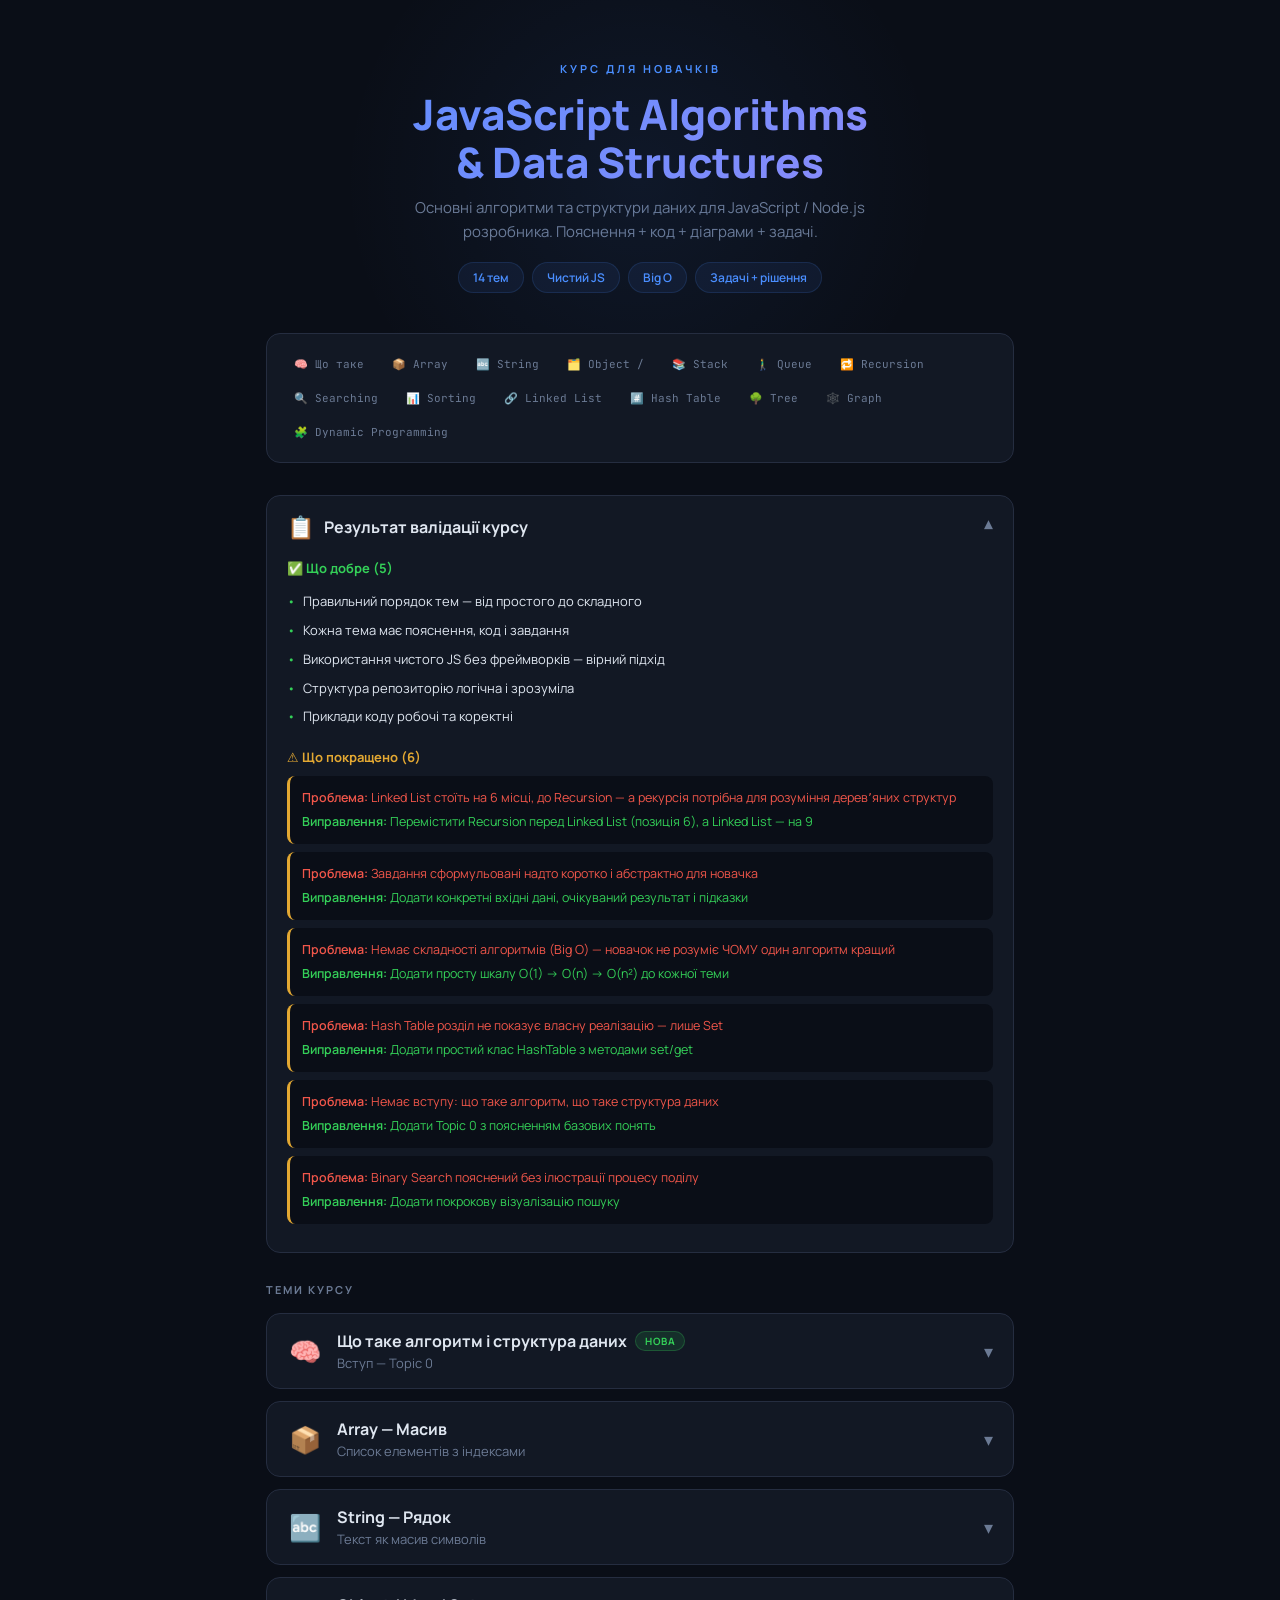
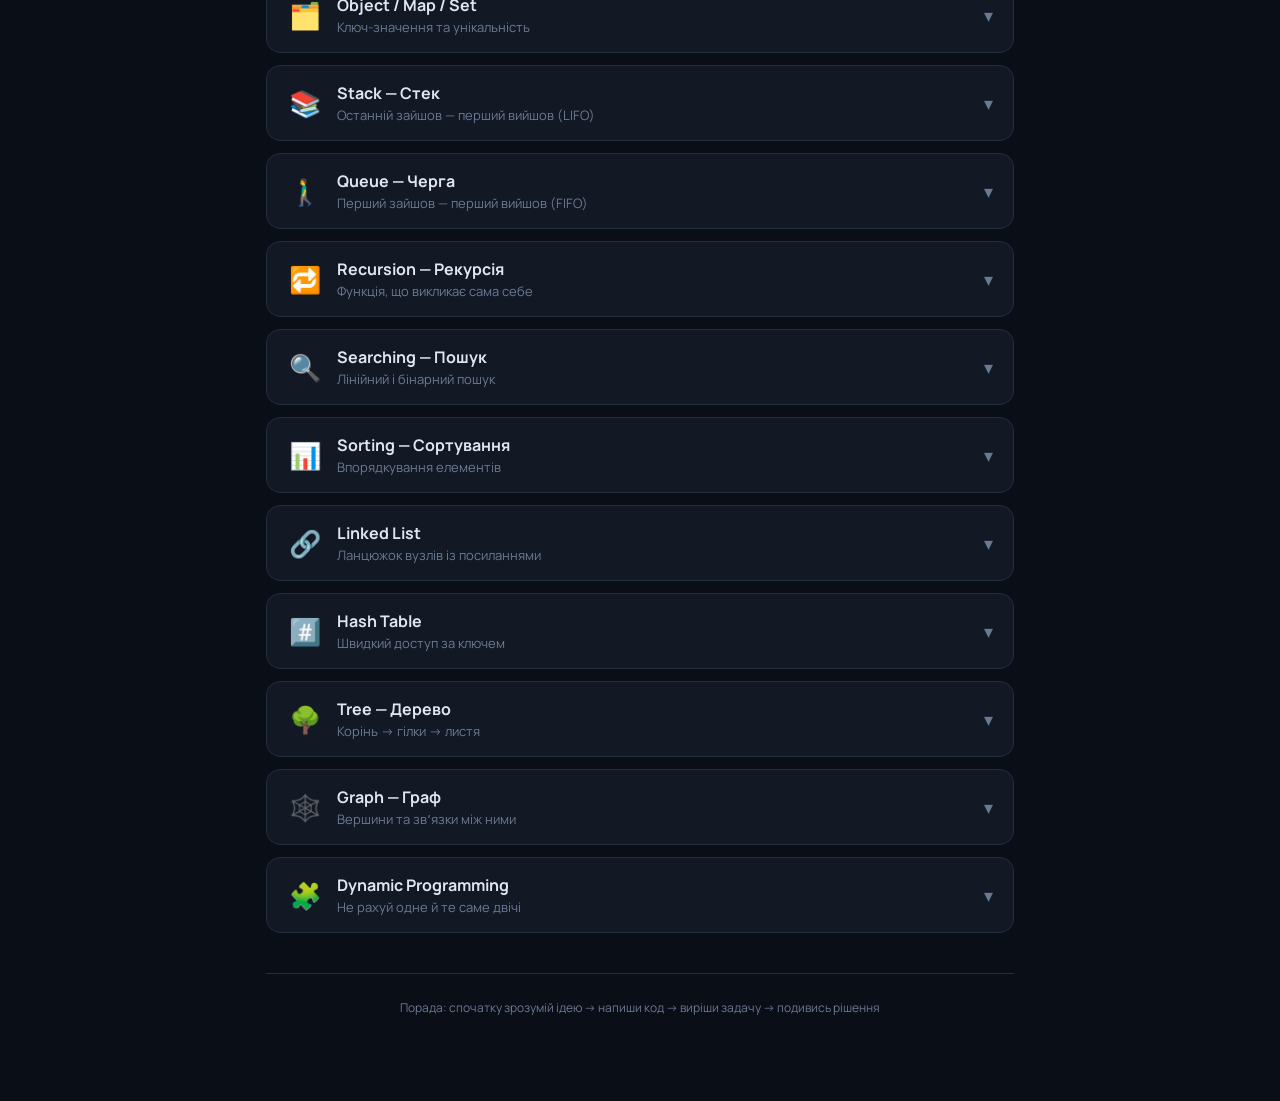
==== algorithms.html @ dd0eef19 "init" ====
<!DOCTYPE html>
<html lang="uk">
<head>
<meta charset="UTF-8">
<meta name="viewport" content="width=device-width, initial-scale=1.0">
<title>JS Algorithms & Data Structures — Курс для новачків</title>
<meta name="description" content="Основні алгоритми та структури даних для JavaScript / Node.js розробника. 14 тем з поясненнями, кодом, діаграмами та задачами.">
<link rel="preconnect" href="https://fonts.googleapis.com">
<link rel="preconnect" href="https://fonts.gstatic.com" crossorigin>
<link href="https://fonts.googleapis.com/css2?family=JetBrains+Mono:wght@400;600;700&family=Manrope:wght@400;500;600;700;800&display=swap" rel="stylesheet">
<style>
*,*::before,*::after{box-sizing:border-box;margin:0;padding:0}
:root{
  --bg:#0a0e17;--surface:#121824;--surface2:#181f32;--border:#252d40;
  --border-active:#4a8eff;--text:#dfe6f0;--text-muted:#6b7a94;
  --accent:#4a8eff;--green:#34d058;--yellow:#e3a832;--red:#f0564a;
  --purple:#a78bfa;--code-bg:#0c1018;
  --font-body:'Manrope',system-ui,sans-serif;
  --font-mono:'JetBrains Mono','Fira Code',monospace;
}
html{scroll-behavior:smooth}
body{background:var(--bg);color:var(--text);font-family:var(--font-body);line-height:1.6;min-height:100vh}
a{color:var(--accent);text-decoration:none}

/* ===== HEADER ===== */
.hero{text-align:center;padding:60px 20px 40px;position:relative;overflow:hidden}
.hero::before{content:'';position:absolute;top:-120px;left:50%;transform:translateX(-50%);width:600px;height:600px;background:radial-gradient(circle,rgba(74,142,255,.08) 0%,transparent 70%);pointer-events:none}
.hero-label{font-size:11px;font-weight:700;letter-spacing:3px;color:var(--accent);margin-bottom:12px;text-transform:uppercase}
.hero h1{font-size:clamp(26px,5vw,42px);font-weight:800;line-height:1.15;margin-bottom:10px;background:linear-gradient(135deg,#4a8eff 0%,#a78bfa 50%,#4a8eff 100%);background-size:200% 200%;-webkit-background-clip:text;-webkit-text-fill-color:transparent;background-clip:text;animation:shimmer 6s ease-in-out infinite}
@keyframes shimmer{0%,100%{background-position:0% 50%}50%{background-position:100% 50%}}
.hero-sub{color:var(--text-muted);font-size:15px;max-width:480px;margin:0 auto}
.hero-tags{display:flex;justify-content:center;gap:8px;margin-top:18px;flex-wrap:wrap}
.hero-tag{background:rgba(74,142,255,.08);border:1px solid rgba(74,142,255,.15);border-radius:99px;padding:5px 14px;font-size:12px;font-weight:600;color:var(--accent)}

/* ===== CONTAINER ===== */
.container{max-width:780px;margin:0 auto;padding:0 16px 60px}

/* ===== NAV ===== */
.nav{display:flex;gap:6px;flex-wrap:wrap;margin-bottom:32px;padding:16px;background:var(--surface);border-radius:14px;border:1px solid var(--border)}
.nav-btn{background:transparent;border:1px solid transparent;border-radius:8px;padding:6px 10px;font-family:var(--font-mono);font-size:11px;color:var(--text-muted);cursor:pointer;transition:all .2s;white-space:nowrap}
.nav-btn:hover{color:var(--text);background:var(--surface2);border-color:var(--border)}
.nav-btn.active{color:var(--accent);background:rgba(74,142,255,.1);border-color:rgba(74,142,255,.25)}

/* ===== SECTION LABEL ===== */
.section-label{font-size:11px;font-weight:700;letter-spacing:2px;color:var(--text-muted);margin-bottom:14px;text-transform:uppercase}

/* ===== TOPIC CARD ===== */
.topic{background:var(--surface);border:1px solid var(--border);border-radius:14px;margin-bottom:12px;overflow:hidden;transition:border-color .25s}
.topic.open{border-color:rgba(74,142,255,.35)}
.topic-header{width:100%;display:flex;align-items:center;gap:14px;padding:16px 20px;background:none;border:none;cursor:pointer;text-align:left;color:var(--text);font-family:var(--font-body)}
.topic-emoji{font-size:26px;flex-shrink:0;width:36px;text-align:center}
.topic-info{flex:1;min-width:0}
.topic-title{font-size:16px;font-weight:700;display:flex;align-items:center;gap:8px;flex-wrap:wrap}
.topic-sub{font-size:13px;color:var(--text-muted);margin-top:2px}
.topic-chevron{color:var(--text-muted);font-size:18px;transition:transform .25s;flex-shrink:0}
.topic.open .topic-chevron{transform:rotate(180deg)}
.badge-new{background:rgba(52,208,88,.12);color:var(--green);font-size:10px;font-weight:700;padding:2px 9px;border-radius:99px;border:1px solid rgba(52,208,88,.25);letter-spacing:.5px}
.topic-body{padding:0 20px 22px;display:none}
.topic.open .topic-body{display:block;animation:fadeIn .3s ease}
@keyframes fadeIn{from{opacity:0;transform:translateY(-6px)}to{opacity:1;transform:translateY(0)}}

/* ===== EXPLANATION BOX ===== */
.explain-box{background:var(--bg);border-radius:10px;padding:16px 18px;margin-bottom:14px;border-left:3px solid var(--accent)}
.explain-label{font-size:11px;font-weight:700;color:var(--accent);letter-spacing:1px;margin-bottom:6px;text-transform:uppercase}
.explain-text{font-size:14px;line-height:1.7;color:var(--text)}

/* ===== META ===== */
.meta-real{font-size:13px;color:var(--text-muted);margin-bottom:14px}
.meta-real b{color:var(--purple);font-weight:600}
.bigo{display:inline-block;background:rgba(240,86,74,.08);border:1px solid rgba(240,86,74,.2);border-radius:8px;padding:5px 14px;font-size:12px;font-family:var(--font-mono);color:var(--red);font-weight:600;margin-bottom:14px}

/* ===== DIAGRAMS ===== */
.diagram{margin:16px 0 18px}
.diagram-array{display:flex;gap:3px}
.diagram-array .cell{width:54px;height:54px;background:linear-gradient(135deg,rgba(74,142,255,.12),rgba(74,142,255,.05));border:1px solid rgba(74,142,255,.3);border-radius:8px;display:flex;align-items:center;justify-content:center;font-weight:700;font-size:18px;color:var(--accent);font-family:var(--font-mono)}
.diagram-array .idx{text-align:center;font-size:11px;color:var(--text-muted);font-family:var(--font-mono);margin-top:4px}

.diagram-stack{display:flex;flex-direction:column;align-items:center;gap:3px}
.diagram-stack .lbl{font-size:11px;color:var(--yellow);margin-bottom:4px;letter-spacing:1px;font-family:var(--font-mono)}
.diagram-stack .cell{width:130px;height:38px;display:flex;align-items:center;justify-content:center;border-radius:7px;font-weight:600;font-size:15px;font-family:var(--font-mono);border:1px solid var(--border);background:var(--surface2);color:var(--text)}
.diagram-stack .cell.top{background:rgba(52,208,88,.08);border-color:rgba(52,208,88,.3);color:var(--green)}

.diagram-queue{display:flex;align-items:center;gap:5px}
.diagram-queue .dir{font-size:11px;font-family:var(--font-mono);writing-mode:vertical-rl}
.diagram-queue .dir.out{transform:rotate(180deg);color:var(--red)}
.diagram-queue .dir.in{color:var(--green)}
.diagram-queue .cell{padding:8px 14px;border-radius:7px;font-family:var(--font-mono);font-size:13px;font-weight:600;border:1px solid var(--border);background:var(--surface2);color:var(--text)}
.diagram-queue .cell.first{background:rgba(240,86,74,.08);border-color:rgba(240,86,74,.25);color:var(--red)}

.diagram-ll{display:flex;align-items:center;gap:0;flex-wrap:wrap}
.diagram-ll .head-lbl{font-size:11px;color:var(--purple);margin-right:6px;font-family:var(--font-mono)}
.diagram-ll .node{padding:8px 14px;background:rgba(167,139,250,.07);border:1px solid rgba(167,139,250,.25);border-radius:8px;font-family:var(--font-mono);font-size:14px;font-weight:600;color:var(--purple)}
.diagram-ll .arrow{margin:0 5px;color:var(--text-muted);font-size:14px}

.diagram-tree{font-family:var(--font-mono);font-size:13px;line-height:1.6;text-align:center}
.diagram-tree .tn{display:inline-block;padding:3px 11px;border-radius:7px;font-weight:600}
.diagram-tree .tn.root{background:rgba(52,208,88,.08);border:1px solid rgba(52,208,88,.25);color:var(--green)}
.diagram-tree .tn.mid{background:rgba(74,142,255,.08);border:1px solid rgba(74,142,255,.25);color:var(--accent)}
.diagram-tree .tn.leaf{background:rgba(167,139,250,.08);border:1px solid rgba(167,139,250,.25);color:var(--purple)}
.diagram-tree .branches{color:var(--text-muted);letter-spacing:2px}
.tree-row{display:flex;justify-content:center;gap:40px}
.tree-row-sm{display:flex;justify-content:center;gap:16px;margin-left:-30px}

/* ===== CODE ===== */
.code-label{font-size:11px;font-weight:700;color:var(--green);letter-spacing:1px;margin-bottom:6px;text-transform:uppercase}
pre.code{background:var(--code-bg);border:1px solid var(--border);border-radius:10px;padding:16px 18px;overflow-x:auto;font-size:13px;line-height:1.7;color:#c9d1d9;font-family:var(--font-mono);margin:0 0 16px;tab-size:2;position:relative}
pre.code .kw{color:#ff7b72}
pre.code .fn{color:#d2a8ff}
pre.code .str{color:#a5d6ff}
pre.code .num{color:#79c0ff}
pre.code .cmt{color:#484f58;font-style:italic}
pre.code .op{color:#ff7b72}
pre.code .cls{color:#ffa657}
pre.code .bi{color:#79c0ff}
.copy-btn{position:absolute;top:8px;right:8px;background:var(--surface2);border:1px solid var(--border);border-radius:6px;padding:4px 10px;font-size:11px;color:var(--text-muted);cursor:pointer;font-family:var(--font-mono);transition:all .2s;opacity:0}
pre.code:hover .copy-btn{opacity:1}
.copy-btn:hover{color:var(--text);border-color:var(--accent)}
.copy-btn.copied{color:var(--green);border-color:var(--green)}

/* ===== TASK ===== */
.task{background:rgba(227,168,50,.06);border:1px solid rgba(227,168,50,.18);border-radius:12px;padding:18px;margin-top:16px}
.task-head{display:flex;align-items:center;gap:8px;margin-bottom:10px}
.task-head span:first-child{font-size:16px}
.task-title{font-weight:700;color:var(--yellow);font-size:15px}
.task-desc{font-size:14px;line-height:1.7;color:var(--text);margin-bottom:10px}
.task-io{font-family:var(--font-mono);font-size:12.5px;color:var(--text-muted);margin:8px 0}
.task-io .lbl{font-weight:600}
.task-io .lbl.in{color:var(--green)}
.task-io .lbl.out{color:var(--green)}
.task-io .lbl.in2{color:var(--red)}
.task-io .lbl.out2{color:var(--red)}
.hint-box{background:rgba(74,142,255,.06);border:1px solid rgba(74,142,255,.12);border-radius:8px;padding:8px 14px;margin:12px 0;font-size:13px;color:var(--accent)}
.hint-box b{font-weight:600}
.solution-toggle{background:transparent;border:1px solid rgba(227,168,50,.3);border-radius:8px;padding:7px 18px;color:var(--yellow);cursor:pointer;font-size:13px;font-weight:600;font-family:var(--font-body);transition:all .2s}
.solution-toggle:hover{background:rgba(227,168,50,.1)}
.solution-toggle.open{background:rgba(227,168,50,.1)}
.solution-code{display:none;margin-top:12px}
.solution-code.open{display:block;animation:fadeIn .3s ease}

/* ===== VALIDATION ===== */
.validation{background:var(--surface);border:1px solid var(--border);border-radius:14px;margin-bottom:28px;overflow:hidden}
.validation-header{width:100%;display:flex;align-items:center;gap:10px;padding:16px 20px;background:none;border:none;cursor:pointer;text-align:left;color:var(--text);font-family:var(--font-body)}
.validation-body{padding:0 20px 20px}
.val-section-title{font-size:13px;font-weight:700;margin-bottom:8px}
.val-section-title.good{color:var(--green)}
.val-section-title.fix{color:var(--yellow)}
.val-item{font-size:13px;color:var(--text);padding:4px 0 4px 16px;position:relative}
.val-item::before{content:'•';position:absolute;left:0;color:var(--green)}
.val-issue{background:var(--bg);border-radius:8px;padding:12px;margin-bottom:8px;border-left:3px solid var(--yellow)}
.val-issue .problem{font-size:12.5px;color:var(--red);margin-bottom:4px}
.val-issue .fix{font-size:12.5px;color:var(--green)}
.val-issue b{font-weight:600}

/* ===== FOOTER ===== */
.footer{text-align:center;padding:24px 0;font-size:12px;color:var(--text-muted);border-top:1px solid var(--border);margin-top:40px}

/* ===== RESPONSIVE ===== */
@media(max-width:600px){
  .hero{padding:40px 16px 28px}
  .topic-header{padding:14px 16px;gap:10px}
  .topic-body{padding:0 16px 18px}
  .diagram-array .cell{width:44px;height:44px;font-size:15px}
  .nav{padding:12px;gap:4px}
  .nav-btn{font-size:10px;padding:5px 8px}
  .tree-row{gap:20px}
}
</style>
</head>
<body>

<!-- ===== HERO ===== -->
<div class="hero">
  <div class="hero-label">Курс для новачків</div>
  <h1>JavaScript Algorithms<br>&amp; Data Structures</h1>
  <p class="hero-sub">Основні алгоритми та структури даних для JavaScript / Node.js розробника. Пояснення + код + діаграми + задачі.</p>
  <div class="hero-tags">
    <span class="hero-tag">14 тем</span>
    <span class="hero-tag">Чистий JS</span>
    <span class="hero-tag">Big O</span>
    <span class="hero-tag">Задачі + рішення</span>
  </div>
</div>

<div class="container">

<!-- ===== NAV ===== -->
<nav class="nav" id="nav"></nav>

<!-- ===== VALIDATION ===== -->
<div class="validation" id="validation">
  <button class="validation-header" onclick="toggleValidation()">
    <span style="font-size:22px">📋</span>
    <span style="font-weight:700;font-size:16px;flex:1">Результат валідації курсу</span>
    <span class="topic-chevron" id="val-chevron">▾</span>
  </button>
  <div class="validation-body" id="val-body">
    <div style="margin-bottom:16px">
      <div class="val-section-title good">✅ Що добре (5)</div>
      <div class="val-item">Правильний порядок тем — від простого до складного</div>
      <div class="val-item">Кожна тема має пояснення, код і завдання</div>
      <div class="val-item">Використання чистого JS без фреймворків — вірний підхід</div>
      <div class="val-item">Структура репозиторію логічна і зрозуміла</div>
      <div class="val-item">Приклади коду робочі та коректні</div>
    </div>
    <div>
      <div class="val-section-title fix">⚠️ Що покращено (6)</div>
      <div class="val-issue">
        <div class="problem"><b>Проблема:</b> Linked List стоїть на 6 місці, до Recursion — а рекурсія потрібна для розуміння деревʼяних структур</div>
        <div class="fix"><b>Виправлення:</b> Перемістити Recursion перед Linked List (позиція 6), а Linked List — на 9</div>
      </div>
      <div class="val-issue">
        <div class="problem"><b>Проблема:</b> Завдання сформульовані надто коротко і абстрактно для новачка</div>
        <div class="fix"><b>Виправлення:</b> Додати конкретні вхідні дані, очікуваний результат і підказки</div>
      </div>
      <div class="val-issue">
        <div class="problem"><b>Проблема:</b> Немає складності алгоритмів (Big O) — новачок не розуміє ЧОМУ один алгоритм кращий</div>
        <div class="fix"><b>Виправлення:</b> Додати просту шкалу O(1) → O(n) → O(n²) до кожної теми</div>
      </div>
      <div class="val-issue">
        <div class="problem"><b>Проблема:</b> Hash Table розділ не показує власну реалізацію — лише Set</div>
        <div class="fix"><b>Виправлення:</b> Додати простий клас HashTable з методами set/get</div>
      </div>
      <div class="val-issue">
        <div class="problem"><b>Проблема:</b> Немає вступу: що таке алгоритм, що таке структура даних</div>
        <div class="fix"><b>Виправлення:</b> Додати Topic 0 з поясненням базових понять</div>
      </div>
      <div class="val-issue">
        <div class="problem"><b>Проблема:</b> Binary Search пояснений без ілюстрації процесу поділу</div>
        <div class="fix"><b>Виправлення:</b> Додати покрокову візуалізацію пошуку</div>
      </div>
    </div>
  </div>
</div>

<!-- ===== TOPICS ===== -->
<div class="section-label">ТЕМИ КУРСУ</div>
<div id="topics"></div>

<div class="footer">
  Порада: спочатку зрозумій ідею → напиши код → виріши задачу → подивись рішення
</div>

</div><!-- container -->

<script>
// ===================== DATA =====================
const TOPICS = [
{id:0,emoji:"🧠",title:"Що таке алгоритм і структура даних",subtitle:"Вступ — Topic 0",isNew:true,
explanation:"Алгоритм — це покрокова інструкція для розвʼязання задачі. Як рецепт: спочатку зроби це, потім те. Структура даних — це спосіб організувати інформацію. Як шафа: полички, ящики, вішалки — кожне для свого.",
realWorld:"Рецепт борщу — це алгоритм. Холодильник з полицями — структура даних.",
bigO:null,diagram:null,
code:`// Алгоритм: знайти найбільше число
// Крок 1: взяти перше число як "найбільше"
// Крок 2: порівняти з кожним наступним
// Крок 3: якщо знайшли більше — замінити
// Крок 4: повернути результат

function findMax(numbers) {
  let max = numbers[0];        // Крок 1
  for (const num of numbers) { // Крок 2
    if (num > max) {           // Крок 3
      max = num;
    }
  }
  return max;                  // Крок 4
}`,
task:{title:"Напиши свій перший алгоритм",
desc:'Напиши функцію <code>countEven(numbers)</code>, яка рахує кількість парних чисел у масиві.',
input:"countEven([1, 2, 3, 4, 5, 6])",output:"3",
hint:"Парне число ділиться на 2 без залишку: <code>number % 2 === 0</code>",
solution:`function countEven(numbers) {
  let count = 0;
  for (const number of numbers) {
    if (number % 2 === 0) {
      count++;
    }
  }
  return count;
}

console.log(countEven([1, 2, 3, 4, 5, 6])); // 3`}},

{id:1,emoji:"📦",title:"Array — Масив",subtitle:"Список елементів з індексами",
explanation:"Масив — це пронумерована полиця. Кожна комірка має номер (індекс), починаючи з 0. Можна швидко дістати елемент за номером, додати в кінець або забрати з кінця.",
realWorld:"Список товарів у кошику, повідомлення в чаті, результати пошуку з API.",
bigO:"Доступ за індексом: O(1) · Пошук: O(n) · push/pop: O(1) · shift/unshift: O(n)",
diagram:"array",
code:`const fruits = ['apple', 'banana', 'cherry'];

// Додати в кінець — O(1)
fruits.push('date');

// Забрати з кінця — O(1)
fruits.pop();

// Додати на початок — O(n), бо зсуває всі
fruits.unshift('avocado');

// Знайти максимум — O(n)
function findMax(numbers) {
  let max = numbers[0];
  for (const number of numbers) {
    if (number > max) max = number;
  }
  return max;
}

console.log(findMax([3, 10, 2, 7])); // 10`,
task:{title:"Знайди мінімальне число",
desc:'Напиши функцію <code>findMin(numbers)</code>, яка повертає найменше число з масиву. Не використовуй <code>Math.min</code>.',
input:"findMin([5, 3, 8, 1, 9])",output:"1",
hint:"Візьми перший елемент як мінімум. Пройди по масиву — якщо знайшов менше, заміни.",
solution:`function findMin(numbers) {
  let min = numbers[0];
  for (const number of numbers) {
    if (number < min) {
      min = number;
    }
  }
  return min;
}

console.log(findMin([5, 3, 8, 1, 9])); // 1`}},

{id:2,emoji:"🔤",title:"String — Рядок",subtitle:"Текст як масив символів",
explanation:'Рядок — це послідовність символів. Слово "hello" — це масив [h, e, l, l, o]. Рядки незмінні: не можна замінити одну букву, але можна створити новий рядок.',
realWorld:"Email-адреси, URL, пошукові запити, валідація паролів, токени.",
bigO:"Доступ до символу: O(1) · Конкатенація в циклі: O(n²) · split/join: O(n)",
diagram:null,
code:`// Розвернути рядок
function reverseString(text) {
  let result = '';
  for (let i = text.length - 1; i >= 0; i--) {
    result += text[i];
  }
  return result;
}

// Перевірка паліндрому
function isPalindrome(text) {
  const cleaned = text.toLowerCase();
  const reversed = cleaned.split('').reverse().join('');
  return cleaned === reversed;
}

console.log(reverseString('hello')); // 'olleh'
console.log(isPalindrome('level'));  // true
console.log(isPalindrome('hello')); // false`,
task:{title:"Порахуй голосні літери",
desc:'Напиши функцію <code>countVowels(text)</code>, яка рахує голосні літери (a, e, i, o, u) у рядку. Регістр не важливий: "A" і "a" — обидві голосні.',
input:'countVowels("Hello World")',output:"3",
hint:'Зроби рядок lowercase. Перевіряй кожен символ: чи є він серед <code>"aeiou"</code>.',
solution:`function countVowels(text) {
  const vowels = 'aeiou';
  let count = 0;
  for (const char of text.toLowerCase()) {
    if (vowels.includes(char)) {
      count++;
    }
  }
  return count;
}

console.log(countVowels("Hello World")); // 3`}},

{id:3,emoji:"🗂️",title:"Object / Map / Set",subtitle:"Ключ-значення та унікальність",
explanation:'Object — коробка з підписаними ящиками: ключ → значення. Map — те саме, але ключем може бути що завгодно (не тільки рядок). Set — колекція, де кожен елемент унікальний.',
realWorld:"Кеш даних, конфігурація, підрахунок слів, фільтрація дублікатів.",
bigO:"Object/Map get/set: O(1) · Set has/add: O(1) · Перебір: O(n)",
diagram:null,
code:`// Map: підрахунок слів
function countWords(words) {
  const map = new Map();
  for (const word of words) {
    const count = map.get(word) || 0;
    map.set(word, count + 1);
  }
  return map;
}

const result = countWords(['js', 'node', 'js', 'react', 'js']);
console.log(result.get('js')); // 3

// Set: тільки унікальні значення
const ids = [1, 2, 2, 3, 3, 3];
const unique = new Set(ids);
console.log([...unique]); // [1, 2, 3]`,
task:{title:"Знайди унікальні email-и",
desc:'Напиши функцію <code>uniqueEmails(emails)</code>, яка повертає масив тільки унікальних email-адрес.',
input:"uniqueEmails(['a@mail.com', 'b@mail.com', 'a@mail.com'])",output:"['a@mail.com', 'b@mail.com']",
hint:"Створи Set з масиву, потім розгорни Set назад у масив через <code>[...set]</code>.",
solution:`function uniqueEmails(emails) {
  return [...new Set(emails)];
}

console.log(uniqueEmails([
  'a@mail.com', 'b@mail.com', 'a@mail.com'
])); // ['a@mail.com', 'b@mail.com']`}},

{id:4,emoji:"📚",title:"Stack — Стек",subtitle:"Останній зайшов — перший вийшов (LIFO)",
explanation:"Стек — це стопка тарілок. Кладеш тарілку зверху (push), забираєш зверху (pop). Не можеш дістати нижню, поки не знімеш верхні.",
realWorld:"Ctrl+Z (undo), історія браузера, виклики функцій, перевірка дужок у коді.",
bigO:"push: O(1) · pop: O(1) · peek: O(1)",
diagram:"stack",
code:`class Stack {
  constructor() {
    this.items = [];
  }

  push(value) {
    this.items.push(value);
  }

  pop() {
    return this.items.pop();
  }

  peek() {
    return this.items[this.items.length - 1];
  }

  isEmpty() {
    return this.items.length === 0;
  }
}

const history = new Stack();
history.push('google.com');
history.push('github.com');
history.push('npm.org');
console.log(history.pop()); // 'npm.org' — назад!`,
task:{title:"Перевірка дужок",
desc:'Напиши функцію <code>isBalanced(str)</code>, яка перевіряє, чи правильно закриті дужки у рядку. Рядок містить тільки символи <code>(</code> і <code>)</code>.',
input:'isBalanced("((()))")',output:"true",input2:'isBalanced("(()")',output2:"false",
hint:"Коли бачиш <code>(</code> — push в стек. Коли <code>)</code> — pop. Якщо стек порожній при <code>)</code> або не порожній в кінці — false.",
solution:`function isBalanced(str) {
  const stack = [];
  for (const char of str) {
    if (char === '(') {
      stack.push(char);
    } else if (char === ')') {
      if (stack.length === 0) return false;
      stack.pop();
    }
  }
  return stack.length === 0;
}

console.log(isBalanced("(())")); // true
console.log(isBalanced("(()")); // false
console.log(isBalanced("()()")); // true`}},

{id:5,emoji:"🚶‍♂️",title:"Queue — Черга",subtitle:"Перший зайшов — перший вийшов (FIFO)",
explanation:"Черга — як черга в магазині. Хто першим став — першим обслуговується. Додаєш в кінець (enqueue), забираєш з початку (dequeue).",
realWorld:"Черга задач на сервері, обробка замовлень, print queue, повідомлення в чаті.",
bigO:"enqueue: O(1) · dequeue: O(n)* · peek: O(1)  — *O(n) бо shift() зсуває масив",
diagram:"queue",
code:`class Queue {
  constructor() {
    this.items = [];
  }

  enqueue(value) {
    this.items.push(value);
  }

  dequeue() {
    return this.items.shift();
  }

  peek() {
    return this.items[0];
  }

  isEmpty() {
    return this.items.length === 0;
  }
}

const printer = new Queue();
printer.enqueue('doc1.pdf');
printer.enqueue('doc2.pdf');
printer.enqueue('photo.jpg');
console.log(printer.dequeue()); // 'doc1.pdf' — перший!`,
task:{title:"Черга задач із виконанням",
desc:'Створи клас <code>TaskQueue</code> з методами: <code>add(taskName)</code> — додає задачу, <code>run()</code> — виконує (видаляє) першу задачу і повертає її назву, <code>list()</code> — повертає масив задач, що залишились.',
input:"q.add('email'); q.add('report'); q.run()",output:"'email'  → потім q.list() → ['report']",
hint:"Це звичайна Queue, тільки з додатковим методом <code>list()</code>, який повертає копію масиву.",
solution:`class TaskQueue {
  constructor() {
    this.items = [];
  }

  add(taskName) {
    this.items.push(taskName);
  }

  run() {
    return this.items.shift();
  }

  list() {
    return [...this.items];
  }
}

const q = new TaskQueue();
q.add('email');
q.add('report');
q.add('deploy');
console.log(q.run());  // 'email'
console.log(q.list()); // ['report', 'deploy']`}},

{id:6,emoji:"🔁",title:"Recursion — Рекурсія",subtitle:"Функція, що викликає сама себе",
explanation:'Рекурсія — це матрьошка. Відкриваєш одну — всередині менша. І так поки не дійдеш до найменшої (базовий випадок). Без базового випадку — нескінченний цикл і "stack overflow".',
realWorld:"Обхід дерев (DOM, файли), вкладені коментарі, JSON, підрахунок факторіалу.",
bigO:"Залежить від задачі. Факторіал: O(n) · Фібоначчі без memo: O(2ⁿ)",
diagram:null,
code:`// Факторіал: 5! = 5 × 4 × 3 × 2 × 1 = 120
function factorial(n) {
  if (n === 1) return 1;       // базовий випадок!
  return n * factorial(n - 1); // рекурсивний виклик
}

// Як це працює:
// factorial(5)
//   → 5 * factorial(4)
//     → 4 * factorial(3)
//       → 3 * factorial(2)
//         → 2 * factorial(1)
//           → 1  ← базовий випадок!
//         ← 2 * 1 = 2
//       ← 3 * 2 = 6
//     ← 4 * 6 = 24
//   ← 5 * 24 = 120

console.log(factorial(5)); // 120`,
task:{title:"Сума чисел від 1 до n",
desc:'Напиши рекурсивну функцію <code>sumTo(n)</code>, яка повертає суму всіх чисел від 1 до n. Не використовуй цикли!',
input:"sumTo(5)",output:"15  // бо 1 + 2 + 3 + 4 + 5 = 15",
hint:"Базовий випадок: <code>sumTo(1) = 1</code>. Рекурсивний крок: <code>sumTo(n) = n + sumTo(n - 1)</code>.",
solution:`function sumTo(n) {
  if (n === 1) return 1;
  return n + sumTo(n - 1);
}

console.log(sumTo(5));  // 15
console.log(sumTo(10)); // 55`}},

{id:7,emoji:"🔍",title:"Searching — Пошук",subtitle:"Лінійний і бінарний пошук",
explanation:"Лінійний пошук — йдеш по черзі, перевіряєш кожен. Бінарний — масив відсортований, ділиш навпіл і дивишся: ліворуч чи праворуч? Набагато швидше!",
realWorld:"Пошук товару за ID, пошук слова в словнику, autocomplete.",
bigO:"Лінійний: O(n) · Бінарний: O(log n) — величезна різниця на великих масивах!",
diagram:null,
code:`// Лінійний пошук — простий, але повільний
function linearSearch(arr, target) {
  for (let i = 0; i < arr.length; i++) {
    if (arr[i] === target) return i;
  }
  return -1;
}

// Бінарний пошук — швидкий, але масив МУСИТЬ бути відсортований
function binarySearch(arr, target) {
  let left = 0;
  let right = arr.length - 1;

  while (left <= right) {
    const mid = Math.floor((left + right) / 2);

    if (arr[mid] === target) return mid;     // знайшли!
    if (arr[mid] < target) left = mid + 1;   // шукаємо праворуч
    else right = mid - 1;                     // шукаємо ліворуч
  }

  return -1; // не знайшли
}

// У масиві з 1000 елементів:
// Лінійний: до 1000 перевірок
// Бінарний: максимум 10 перевірок!`,
task:{title:"Знайди користувача за ID",
desc:'Маєш відсортований масив обʼєктів <code>users</code> (кожен має поле <code>id</code>). Напиши функцію <code>findUserById(users, id)</code>, яка використовує бінарний пошук для знаходження користувача.',
input:"findUserById([{id:1,name:'Anna'},{id:5,name:'Bob'},{id:12,name:'Clara'}], 5)",output:"{id: 5, name: 'Bob'}",
hint:"Бінарний пошук, але порівнюй <code>users[mid].id</code> з target id.",
solution:`function findUserById(users, targetId) {
  let left = 0;
  let right = users.length - 1;

  while (left <= right) {
    const mid = Math.floor((left + right) / 2);
    if (users[mid].id === targetId) return users[mid];
    if (users[mid].id < targetId) left = mid + 1;
    else right = mid - 1;
  }

  return null;
}

const users = [
  { id: 1, name: 'Anna' },
  { id: 5, name: 'Bob' },
  { id: 12, name: 'Clara' },
];
console.log(findUserById(users, 5));
// { id: 5, name: 'Bob' }`}},

{id:8,emoji:"📊",title:"Sorting — Сортування",subtitle:"Впорядкування елементів",
explanation:"Bubble Sort: порівнюєш сусідів і міняєш місцями, якщо вони не в порядку. Повторюєш, поки все не відсортовано. Повільний, але простий для розуміння.",
realWorld:"Товари за ціною, користувачі за датою реєстрації, повідомлення за часом.",
bigO:"Bubble Sort: O(n²) · Вбудований sort(): O(n log n) — для роботи використовуй sort()",
diagram:null,
code:`// Bubble Sort — для розуміння принципу
function bubbleSort(arr) {
  const result = [...arr]; // не мутуємо оригінал
  for (let i = 0; i < result.length; i++) {
    for (let j = 0; j < result.length - 1 - i; j++) {
      if (result[j] > result[j + 1]) {
        // swap — обмін місцями
        const temp = result[j];
        result[j] = result[j + 1];
        result[j + 1] = temp;
      }
    }
  }
  return result;
}

console.log(bubbleSort([5, 1, 4, 2, 3]));
// [1, 2, 3, 4, 5]

// У реальному коді — вбудований sort()
const prices = [99, 15, 230, 50];
prices.sort((a, b) => a - b); // [15, 50, 99, 230]`,
task:{title:"Відсортуй користувачів за віком",
desc:'Маєш масив обʼєктів <code>users</code>, кожен має поле <code>age</code>. Напиши функцію <code>sortByAge(users)</code>, яка повертає НОВИЙ масив, відсортований за віком від молодшого до старшого.',
input:"sortByAge([{name:'Bob',age:30},{name:'Anna',age:22},{name:'Clara',age:27}])",output:"[{name:'Anna',age:22},{name:'Clara',age:27},{name:'Bob',age:30}]",
hint:"Використай <code>[...users].sort((a, b) => a.age - b.age)</code> — не мутуй оригінал!",
solution:`function sortByAge(users) {
  return [...users].sort((a, b) => a.age - b.age);
}

const users = [
  { name: 'Bob', age: 30 },
  { name: 'Anna', age: 22 },
  { name: 'Clara', age: 27 },
];
console.log(sortByAge(users));
// [{name:'Anna',age:22},{name:'Clara',age:27},{name:'Bob',age:30}]`}},

{id:9,emoji:"🔗",title:"Linked List",subtitle:"Ланцюжок вузлів із посиланнями",
explanation:'Linked List — ланцюг. Кожна ланка (вузол) знає тільки наступну. Щоб дістатися до 5-ї ланки, треба пройти через 1-у, 2-у, 3-ю, 4-у. Немає "індексу" як у масиві.',
realWorld:"Розуміння покажчиків і памʼяті. У прикладному JS рідко пишеться вручну, але зʼявляється на співбесідах.",
bigO:"Вставка на початок: O(1) · Пошук: O(n) · Вставка в кінець: O(n)",
diagram:"linkedlist",
code:`class Node {
  constructor(value) {
    this.value = value;
    this.next = null; // посилання на наступний вузол
  }
}

class LinkedList {
  constructor() {
    this.head = null; // початок ланцюга
  }

  append(value) {
    const newNode = new Node(value);
    if (!this.head) {
      this.head = newNode;
      return;
    }
    let current = this.head;
    while (current.next) {
      current = current.next; // йдемо до кінця
    }
    current.next = newNode;
  }

  print() {
    let current = this.head;
    const values = [];
    while (current) {
      values.push(current.value);
      current = current.next;
    }
    console.log(values.join(' → '));
  }
}

const list = new LinkedList();
list.append(10);
list.append(20);
list.append(30);
list.print(); // 10 → 20 → 30`,
task:{title:"Додай метод find(value)",
desc:'Додай до класу <code>LinkedList</code> метод <code>find(value)</code>, який повертає вузол (Node) з потрібним значенням, або <code>null</code> якщо не знайдено.',
input:"list.append(10); list.append(20); list.find(20)",output:"Node { value: 20, next: null }",
input2:"list.find(99)",output2:"null",
hint:"Починай з <code>this.head</code>. Йди по <code>current.next</code> поки current існує. Якщо <code>current.value === value</code> — повертай current.",
solution:`// Додай цей метод до класу LinkedList
find(value) {
  let current = this.head;
  while (current) {
    if (current.value === value) {
      return current;
    }
    current = current.next;
  }
  return null;
}

// Тест:
const list = new LinkedList();
list.append(10);
list.append(20);
list.append(30);
console.log(list.find(20)); // Node { value: 20, next: Node }
console.log(list.find(99)); // null`}},

{id:10,emoji:"#️⃣",title:"Hash Table",subtitle:"Швидкий доступ за ключем",
explanation:'Hash Table перетворює ключ у число (хеш) і зберігає значення в "комірці" з цим номером. Пошук за ключем — миттєвий, O(1). В JS Object і Map працюють саме так.',
realWorld:"Кеш, словники, підрахунок повторів, пошук по ID.",
bigO:"get/set: O(1) в середньому · Найгірший випадок (колізії): O(n)",
diagram:null,
code:`// Власна спрощена Hash Table
class HashTable {
  constructor(size = 53) {
    this.table = new Array(size);
    this.size = size;
  }

  _hash(key) {
    let total = 0;
    for (let i = 0; i < key.length; i++) {
      total = (total + key.charCodeAt(i)) % this.size;
    }
    return total;
  }

  set(key, value) {
    const index = this._hash(key);
    if (!this.table[index]) {
      this.table[index] = [];
    }
    this.table[index].push([key, value]);
  }

  get(key) {
    const index = this._hash(key);
    if (!this.table[index]) return undefined;
    for (const [k, v] of this.table[index]) {
      if (k === key) return v;
    }
    return undefined;
  }
}

const cache = new HashTable();
cache.set('user:1', { name: 'Anna' });
console.log(cache.get('user:1')); // { name: 'Anna' }`,
task:{title:"Знайди перший дублікат email",
desc:'Напиши функцію <code>firstDuplicateEmail(emails)</code>, яка повертає перший email, що зустрічається вдруге. Якщо дублікатів немає — поверни <code>null</code>.',
input:"firstDuplicateEmail(['a@m.com', 'b@m.com', 'c@m.com', 'b@m.com'])",output:"'b@m.com'",
hint:"Використай Set. Для кожного email перевіряй <code>seen.has(email)</code> — якщо true, це дублікат.",
solution:`function firstDuplicateEmail(emails) {
  const seen = new Set();
  for (const email of emails) {
    if (seen.has(email)) return email;
    seen.add(email);
  }
  return null;
}

console.log(firstDuplicateEmail([
  'a@m.com', 'b@m.com', 'c@m.com', 'b@m.com'
])); // 'b@m.com'`}},

{id:11,emoji:"🌳",title:"Tree — Дерево",subtitle:"Корінь → гілки → листя",
explanation:"Дерево — це структура, де є один корінь (root), і кожен елемент може мати дітей. DOM в браузері — це дерево. Файлова система — теж.",
realWorld:"DOM, файлові системи, JSON, меню сайту, категорії товарів, коментарі з відповідями.",
bigO:"Обхід: O(n) · Пошук у BST: O(log n) в середньому",
diagram:"tree",
code:`const fileSystem = {
  value: 'root',
  children: [
    {
      value: 'src',
      children: [
        { value: 'index.js', children: [] },
        { value: 'utils.js', children: [] },
      ],
    },
    { value: 'package.json', children: [] },
    { value: 'README.md', children: [] },
  ],
};

// Рекурсивний обхід дерева
function printTree(node, indent = 0) {
  console.log(' '.repeat(indent * 2) + node.value);
  for (const child of node.children) {
    printTree(child, indent + 1);
  }
}

printTree(fileSystem);
// root
//   src
//     index.js
//     utils.js
//   package.json
//   README.md`,
task:{title:"Порахуй вузли в дереві",
desc:'Напиши рекурсивну функцію <code>countNodes(node)</code>, яка повертає загальну кількість вузлів у дереві (включаючи корінь).',
input:"countNodes({ value: 'a', children: [{ value: 'b', children: [] }, { value: 'c', children: [{ value: 'd', children: [] }] }] })",output:"4",
hint:"Базовий випадок: 1 (сам вузол). Рекурсивний крок: 1 + сума <code>countNodes</code> для кожної дитини.",
solution:`function countNodes(node) {
  let count = 1; // сам вузол
  for (const child of node.children) {
    count += countNodes(child);
  }
  return count;
}

const tree = {
  value: 'a',
  children: [
    { value: 'b', children: [] },
    {
      value: 'c',
      children: [
        { value: 'd', children: [] }
      ],
    },
  ],
};
console.log(countNodes(tree)); // 4`}},

{id:12,emoji:"🕸️",title:"Graph — Граф",subtitle:"Вершини та звʼязки між ними",
explanation:'Граф — це точки (вершини) і лінії між ними (ребра). На відміну від дерева, звʼязки можуть бути будь-якими — навіть циклічними. Соцмережа: ти "друг" когось, а той — друг когось іншого.',
realWorld:"Соціальні мережі, маршрути, залежності npm, рекомендації, GPS навігація.",
bigO:"BFS/DFS: O(V + E) де V — вершини, E — ребра",
diagram:null,
code:`// Граф через Map (adjacency list)
const graph = new Map();
graph.set('A', ['B', 'C']);
graph.set('B', ['A', 'D']);
graph.set('C', ['A', 'D']);
graph.set('D', ['B', 'C']);

// BFS — пошук у ширину (рівень за рівнем)
function bfs(graph, start) {
  const visited = new Set();
  const queue = [start];
  const result = [];
  visited.add(start);

  while (queue.length > 0) {
    const node = queue.shift();
    result.push(node);

    for (const neighbor of graph.get(node)) {
      if (!visited.has(neighbor)) {
        visited.add(neighbor);
        queue.push(neighbor);
      }
    }
  }
  return result;
}

console.log(bfs(graph, 'A')); // ['A', 'B', 'C', 'D']`,
task:{title:"Напиши DFS — пошук у глибину",
desc:'Напиши функцію <code>dfs(graph, start)</code>, яка обходить граф у глибину і повертає масив відвіданих вершин. Використай рекурсію.',
input:"dfs(graph, 'A')  // graph з прикладу коду",output:"['A', 'B', 'D', 'C']  // порядок може відрізнятись",
hint:"Створи Set для visited. Рекурсивна функція: додай вершину в visited і result, потім для кожного сусіда — якщо не відвіданий, виклич рекурсію.",
solution:`function dfs(graph, start) {
  const visited = new Set();
  const result = [];

  function traverse(node) {
    visited.add(node);
    result.push(node);

    for (const neighbor of graph.get(node)) {
      if (!visited.has(neighbor)) {
        traverse(neighbor);
      }
    }
  }

  traverse(start);
  return result;
}

console.log(dfs(graph, 'A')); // ['A', 'B', 'D', 'C']`}},

{id:13,emoji:"🧩",title:"Dynamic Programming",subtitle:"Не рахуй одне й те саме двічі",
explanation:'DP — це підхід: якщо вже рахував результат, збережи його (memo). Наступного разу не рахуй знову, а візьми готовий. Це перетворює "дуже повільно" на "дуже швидко".',
realWorld:"Оптимізація, кешування, маршрути, підрахунок варіантів, задачі на мінімум/максимум.",
bigO:"Фібоначчі без memo: O(2ⁿ) → з memo: O(n) — колосальна різниця!",
diagram:null,
code:`// Фібоначчі БЕЗ memo — дуже повільно для великих n
function fibSlow(n) {
  if (n <= 1) return n;
  return fibSlow(n - 1) + fibSlow(n - 2);
}

// Фібоначчі З memo — блискавично
function fibonacci(n, memo = {}) {
  if (n <= 1) return n;
  if (memo[n]) return memo[n]; // вже рахували!

  memo[n] = fibonacci(n - 1, memo)
           + fibonacci(n - 2, memo);
  return memo[n];
}

console.log(fibonacci(10)); // 55
console.log(fibonacci(50)); // 12586269025
// fibSlow(50) — зависне на хвилини!`,
task:{title:"Сходинки: 1 або 2 кроки",
desc:'Ти стоїш внизу сходів із <code>n</code> сходинок. За раз можеш піднятися на 1 або 2 сходинки. Напиши функцію <code>climbStairs(n)</code>, яка повертає кількість різних способів піднятися. Використай memo!',
input:"climbStairs(4)",output:"5  // способи: 1111, 112, 121, 211, 22",
hint:"Це Фібоначчі! <code>climbStairs(n) = climbStairs(n-1) + climbStairs(n-2)</code>. Базові випадки: <code>climbStairs(1) = 1, climbStairs(2) = 2</code>.",
solution:`function climbStairs(n, memo = {}) {
  if (n === 1) return 1;
  if (n === 2) return 2;
  if (memo[n]) return memo[n];

  memo[n] = climbStairs(n - 1, memo)
           + climbStairs(n - 2, memo);
  return memo[n];
}

console.log(climbStairs(4));  // 5
console.log(climbStairs(10)); // 89`}}
];

// ===================== SYNTAX HIGHLIGHTING =====================
function highlightJS(code) {
  let html = code
    .replace(/&/g,'&amp;').replace(/</g,'&lt;').replace(/>/g,'&gt;')
    // comments
    .replace(/(\/\/.*)/g,'<span class="cmt">$1</span>')
    // strings
    .replace(/('(?:[^'\\]|\\.)*')/g,'<span class="str">$1</span>')
    .replace(/("(?:[^"\\]|\\.)*")/g,'<span class="str">$1</span>')
    .replace(/(`(?:[^`\\]|\\.)*`)/g,'<span class="str">$1</span>')
    // keywords
    .replace(/\b(const|let|var|function|return|if|else|for|while|class|constructor|new|of|in|this|typeof|null|undefined|true|false|import|export|default|break|continue|switch|case|throw|try|catch)\b/g,'<span class="kw">$1</span>')
    // class names after new/class
    .replace(/\b(new|class)\b <span class="kw">(\w+)<\/span>/g,'<span class="kw">$1</span> <span class="cls">$2</span>')
    // numbers
    .replace(/\b(\d+)\b/g,'<span class="num">$1</span>')
    // console.log
    .replace(/\bconsole\b/g,'<span class="bi">console</span>')
    .replace(/\bMath\b/g,'<span class="bi">Math</span>');
  return html;
}

// ===================== DIAGRAMS =====================
function renderDiagram(type) {
  if (type === 'array') {
    const items = [{i:0,v:'12'},{i:1,v:'7'},{i:2,v:'25'},{i:3,v:'3'},{i:4,v:'18'}];
    return `<div class="diagram diagram-array">${items.map(it =>
      `<div><div class="cell">${it.v}</div><div class="idx">[${it.i}]</div></div>`
    ).join('')}</div>`;
  }
  if (type === 'stack') {
    return `<div class="diagram diagram-stack">
      <div class="lbl">← pop() / push() →</div>
      <div class="cell top">30 <small style="margin-left:8px;font-size:10px;opacity:.7">← top</small></div>
      <div class="cell">20</div>
      <div class="cell">10</div>
    </div>`;
  }
  if (type === 'queue') {
    return `<div class="diagram diagram-queue">
      <div class="dir out">dequeue ←</div>
      <div class="cell first">task1</div>
      <div class="cell">task2</div>
      <div class="cell">task3</div>
      <div class="dir in">→ enqueue</div>
    </div>`;
  }
  if (type === 'linkedlist') {
    return `<div class="diagram diagram-ll">
      <span class="head-lbl">head→</span>
      <span class="node">10</span><span class="arrow">→</span>
      <span class="node">20</span><span class="arrow">→</span>
      <span class="node">30</span><span class="arrow" style="font-size:11px">→ null</span>
    </div>`;
  }
  if (type === 'tree') {
    return `<div class="diagram diagram-tree">
      <div><span class="tn root">10</span></div>
      <div class="branches">╱ &nbsp; ╲</div>
      <div class="tree-row"><span class="tn mid">5</span><span class="tn mid">20</span></div>
      <div class="branches" style="margin-left:-30px">╱ &nbsp; ╲</div>
      <div class="tree-row-sm"><span class="tn leaf">2</span><span class="tn leaf">7</span></div>
    </div>`;
  }
  return '';
}

// ===================== RENDER =====================
function renderNav() {
  const nav = document.getElementById('nav');
  nav.innerHTML = TOPICS.map(t =>
    `<button class="nav-btn" onclick="scrollToTopic(${t.id})" id="nav-${t.id}">${t.emoji} ${t.title.split(' — ')[0].split(' ').slice(0,2).join(' ')}</button>`
  ).join('');
}

function renderTopics() {
  const container = document.getElementById('topics');
  container.innerHTML = TOPICS.map(t => {
    const taskHtml = renderTask(t.task);
    return `
    <div class="topic" id="topic-${t.id}">
      <button class="topic-header" onclick="toggleTopic(${t.id})">
        <span class="topic-emoji">${t.emoji}</span>
        <div class="topic-info">
          <div class="topic-title">
            ${t.title}
            ${t.isNew ? '<span class="badge-new">НОВА</span>' : ''}
          </div>
          <div class="topic-sub">${t.subtitle}</div>
        </div>
        <span class="topic-chevron">▾</span>
      </button>
      <div class="topic-body">
        <div class="explain-box">
          <div class="explain-label">Пояснення</div>
          <div class="explain-text">${t.explanation}</div>
        </div>
        <div class="meta-real"><b>Де в реальності:</b> ${t.realWorld}</div>
        ${t.bigO ? `<div class="bigo">⏱ ${t.bigO}</div>` : ''}
        ${t.diagram ? renderDiagram(t.diagram) : ''}
        <div class="code-label">Код</div>
        <pre class="code"><button class="copy-btn" onclick="copyCode(this)">copy</button><code>${highlightJS(t.code)}</code></pre>
        ${taskHtml}
      </div>
    </div>`;
  }).join('');
}

function renderTask(task) {
  let ioHtml = `
    <div class="task-io">
      <div><span class="lbl in">Вхід: </span>${escHtml(task.input)}</div>
      <div><span class="lbl out">Вихід: </span>${escHtml(task.output)}</div>
    </div>`;
  if (task.input2) {
    ioHtml += `<div class="task-io">
      <div><span class="lbl in2">Вхід 2: </span>${escHtml(task.input2)}</div>
      <div><span class="lbl out2">Вихід 2: </span>${escHtml(task.output2)}</div>
    </div>`;
  }
  return `
    <div class="task">
      <div class="task-head"><span>✏️</span><span class="task-title">${task.title}</span></div>
      <div class="task-desc">${task.desc}</div>
      ${ioHtml}
      <div class="hint-box"><b>Підказка:</b> ${task.hint}</div>
      <button class="solution-toggle" onclick="toggleSolution(this)">Показати рішення ▼</button>
      <div class="solution-code">
        <pre class="code"><button class="copy-btn" onclick="copyCode(this)">copy</button><code>${highlightJS(task.solution)}</code></pre>
      </div>
    </div>`;
}

function escHtml(s) {
  return s.replace(/&/g,'&amp;').replace(/</g,'&lt;').replace(/>/g,'&gt;');
}

// ===================== INTERACTIONS =====================
let openTopicId = null;

function toggleTopic(id) {
  const prev = openTopicId;
  if (prev !== null) {
    document.getElementById(`topic-${prev}`).classList.remove('open');
    document.getElementById(`nav-${prev}`)?.classList.remove('active');
  }
  if (prev === id) {
    openTopicId = null;
    return;
  }
  openTopicId = id;
  const el = document.getElementById(`topic-${id}`);
  el.classList.add('open');
  document.getElementById(`nav-${id}`)?.classList.add('active');
  setTimeout(() => el.scrollIntoView({ behavior: 'smooth', block: 'start' }), 50);
}

function scrollToTopic(id) {
  toggleTopic(id);
}

function toggleSolution(btn) {
  const code = btn.nextElementSibling;
  const isOpen = code.classList.toggle('open');
  btn.classList.toggle('open', isOpen);
  btn.textContent = isOpen ? 'Сховати рішення ▲' : 'Показати рішення ▼';
}

function toggleValidation() {
  const body = document.getElementById('val-body');
  const chevron = document.getElementById('val-chevron');
  const isHidden = body.style.display === 'none';
  body.style.display = isHidden ? 'block' : 'none';
  chevron.style.transform = isHidden ? 'rotate(180deg)' : 'rotate(0)';
}

function copyCode(btn) {
  const code = btn.parentElement.querySelector('code');
  const text = code.textContent;
  navigator.clipboard.writeText(text).then(() => {
    btn.textContent = '✓';
    btn.classList.add('copied');
    setTimeout(() => { btn.textContent = 'copy'; btn.classList.remove('copied'); }, 1500);
  });
}

// ===================== INIT =====================
document.addEventListener('DOMContentLoaded', () => {
  renderNav();
  renderTopics();
  // start with validation open
  document.getElementById('val-chevron').style.transform = 'rotate(180deg)';
});
</script>
</body>
</html>
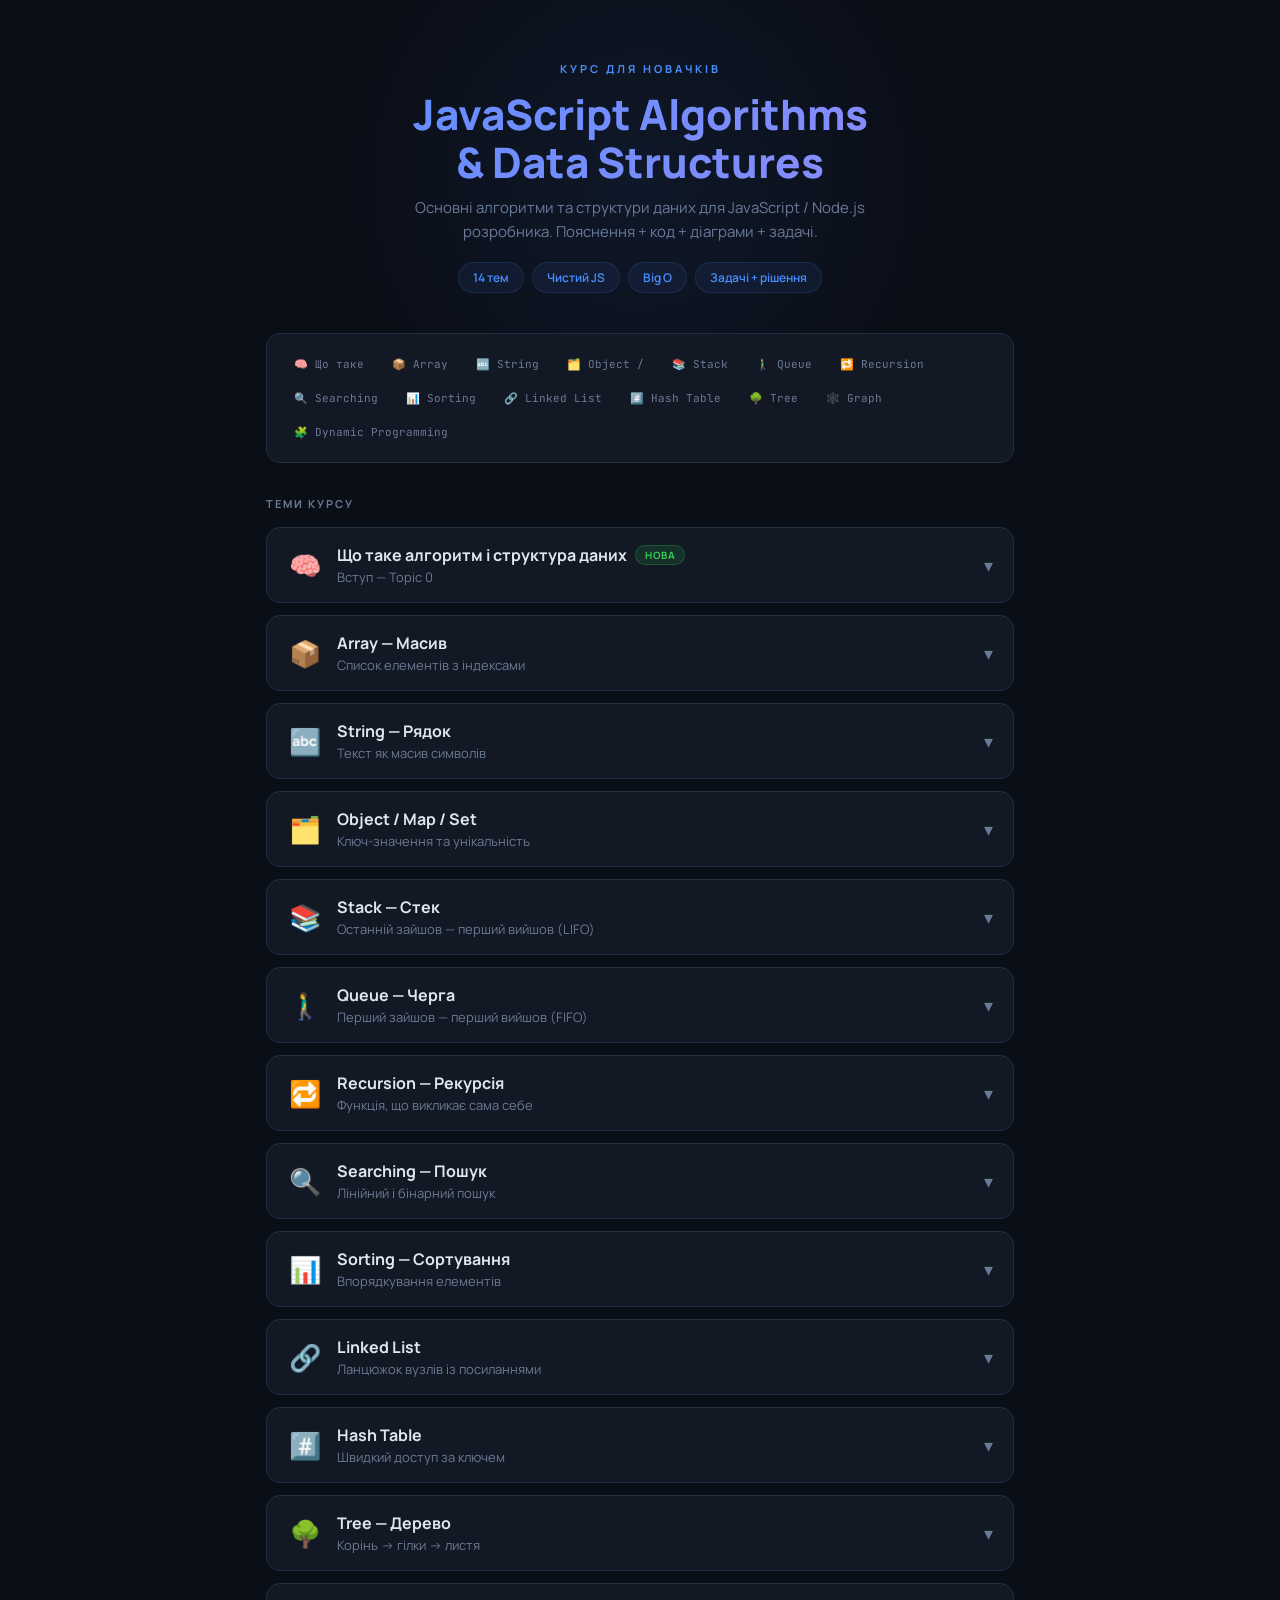
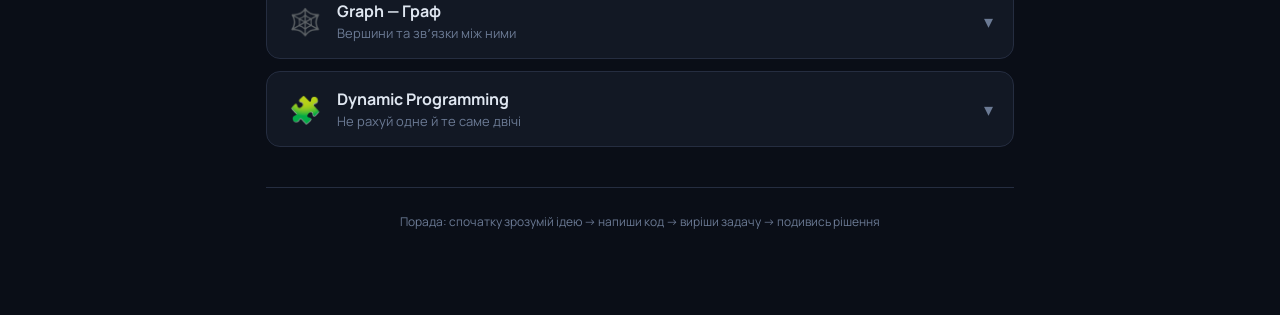
==== commit be03a26e: "wip" ====
--- a/algorithms.html
+++ b/algorithms.html
@@ -185,52 +185,6 @@
 
 <!-- ===== NAV ===== -->
 <nav class="nav" id="nav"></nav>
-
-<!-- ===== VALIDATION ===== -->
-<div class="validation" id="validation">
-  <button class="validation-header" onclick="toggleValidation()">
-    <span style="font-size:22px">📋</span>
-    <span style="font-weight:700;font-size:16px;flex:1">Результат валідації курсу</span>
-    <span class="topic-chevron" id="val-chevron">▾</span>
-  </button>
-  <div class="validation-body" id="val-body">
-    <div style="margin-bottom:16px">
-      <div class="val-section-title good">✅ Що добре (5)</div>
-      <div class="val-item">Правильний порядок тем — від простого до складного</div>
-      <div class="val-item">Кожна тема має пояснення, код і завдання</div>
-      <div class="val-item">Використання чистого JS без фреймворків — вірний підхід</div>
-      <div class="val-item">Структура репозиторію логічна і зрозуміла</div>
-      <div class="val-item">Приклади коду робочі та коректні</div>
-    </div>
-    <div>
-      <div class="val-section-title fix">⚠️ Що покращено (6)</div>
-      <div class="val-issue">
-        <div class="problem"><b>Проблема:</b> Linked List стоїть на 6 місці, до Recursion — а рекурсія потрібна для розуміння деревʼяних структур</div>
-        <div class="fix"><b>Виправлення:</b> Перемістити Recursion перед Linked List (позиція 6), а Linked List — на 9</div>
-      </div>
-      <div class="val-issue">
-        <div class="problem"><b>Проблема:</b> Завдання сформульовані надто коротко і абстрактно для новачка</div>
-        <div class="fix"><b>Виправлення:</b> Додати конкретні вхідні дані, очікуваний результат і підказки</div>
-      </div>
-      <div class="val-issue">
-        <div class="problem"><b>Проблема:</b> Немає складності алгоритмів (Big O) — новачок не розуміє ЧОМУ один алгоритм кращий</div>
-        <div class="fix"><b>Виправлення:</b> Додати просту шкалу O(1) → O(n) → O(n²) до кожної теми</div>
-      </div>
-      <div class="val-issue">
-        <div class="problem"><b>Проблема:</b> Hash Table розділ не показує власну реалізацію — лише Set</div>
-        <div class="fix"><b>Виправлення:</b> Додати простий клас HashTable з методами set/get</div>
-      </div>
-      <div class="val-issue">
-        <div class="problem"><b>Проблема:</b> Немає вступу: що таке алгоритм, що таке структура даних</div>
-        <div class="fix"><b>Виправлення:</b> Додати Topic 0 з поясненням базових понять</div>
-      </div>
-      <div class="val-issue">
-        <div class="problem"><b>Проблема:</b> Binary Search пояснений без ілюстрації процесу поділу</div>
-        <div class="fix"><b>Виправлення:</b> Додати покрокову візуалізацію пошуку</div>
-      </div>
-    </div>
-  </div>
-</div>
 
 <!-- ===== TOPICS ===== -->
 <div class="section-label">ТЕМИ КУРСУ</div>
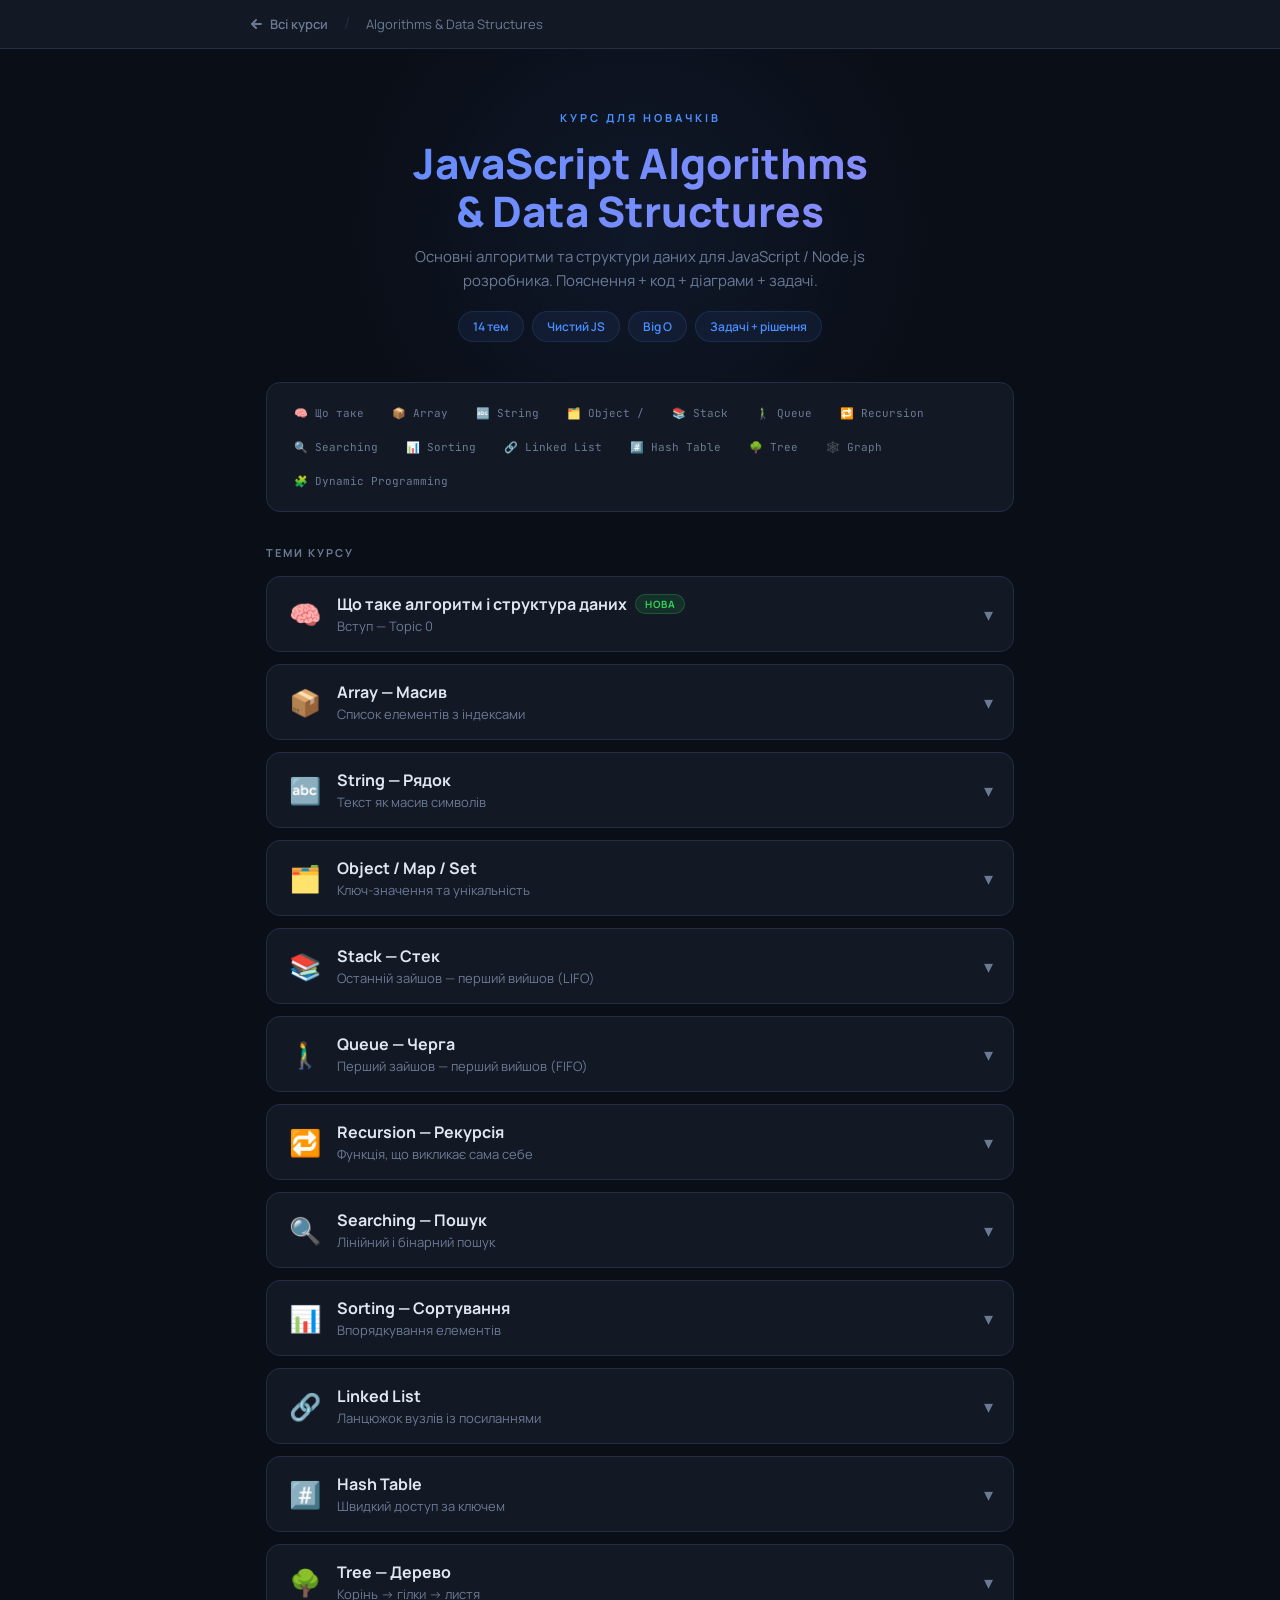
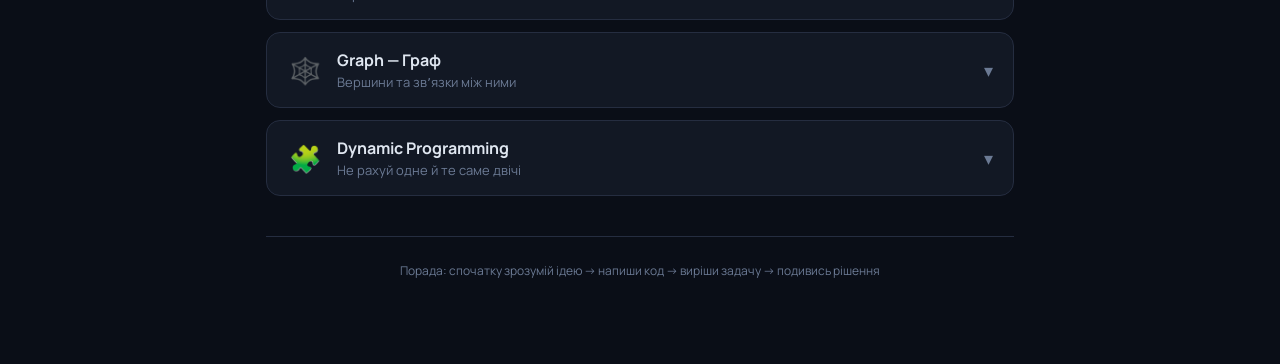
==== commit c692c6be: "wip" ====
--- a/algorithms.html
+++ b/algorithms.html
@@ -151,6 +151,15 @@
 .val-issue .fix{font-size:12.5px;color:var(--green)}
 .val-issue b{font-weight:600}
 
+/* ===== TOPBAR ===== */
+.topbar{background:var(--surface);border-bottom:1px solid var(--border);padding:0 20px}
+.topbar-inner{max-width:780px;margin:0 auto;height:48px;display:flex;align-items:center;gap:16px}
+.back-link{display:inline-flex;align-items:center;gap:6px;color:var(--text-muted);font-size:13px;font-weight:600;text-decoration:none;transition:color .2s}
+.back-link:hover{color:var(--accent)}
+.back-link svg{width:14px;height:14px;flex-shrink:0}
+.topbar-sep{color:var(--border);font-size:16px}
+.topbar-cur{font-size:13px;color:var(--text-muted);white-space:nowrap;overflow:hidden;text-overflow:ellipsis}
+
 /* ===== FOOTER ===== */
 .footer{text-align:center;padding:24px 0;font-size:12px;color:var(--text-muted);border-top:1px solid var(--border);margin-top:40px}
 
@@ -167,6 +176,17 @@
 </style>
 </head>
 <body>
+
+<header class="topbar">
+  <div class="topbar-inner">
+    <a href="index.html" class="back-link">
+      <svg viewBox="0 0 14 14" fill="none" stroke="currentColor" stroke-width="2" stroke-linecap="round" stroke-linejoin="round"><path d="M11 7H3M6 3L2 7l4 4"/></svg>
+      Всі курси
+    </a>
+    <span class="topbar-sep">/</span>
+    <span class="topbar-cur">Algorithms &amp; Data Structures</span>
+  </div>
+</header>
 
 <!-- ===== HERO ===== -->
 <div class="hero">
@@ -895,24 +915,47 @@
 
 // ===================== SYNTAX HIGHLIGHTING =====================
 function highlightJS(code) {
-  let html = code
-    .replace(/&/g,'&amp;').replace(/</g,'&lt;').replace(/>/g,'&gt;')
-    // comments
-    .replace(/(\/\/.*)/g,'<span class="cmt">$1</span>')
-    // strings
-    .replace(/('(?:[^'\\]|\\.)*')/g,'<span class="str">$1</span>')
-    .replace(/("(?:[^"\\]|\\.)*")/g,'<span class="str">$1</span>')
-    .replace(/(`(?:[^`\\]|\\.)*`)/g,'<span class="str">$1</span>')
-    // keywords
-    .replace(/\b(const|let|var|function|return|if|else|for|while|class|constructor|new|of|in|this|typeof|null|undefined|true|false|import|export|default|break|continue|switch|case|throw|try|catch)\b/g,'<span class="kw">$1</span>')
-    // class names after new/class
-    .replace(/\b(new|class)\b <span class="kw">(\w+)<\/span>/g,'<span class="kw">$1</span> <span class="cls">$2</span>')
-    // numbers
-    .replace(/\b(\d+)\b/g,'<span class="num">$1</span>')
-    // console.log
-    .replace(/\bconsole\b/g,'<span class="bi">console</span>')
-    .replace(/\bMath\b/g,'<span class="bi">Math</span>');
-  return html;
+  const escaped = code.replace(/&/g,'&amp;').replace(/</g,'&lt;').replace(/>/g,'&gt;');
+
+  const KW = /^(const|let|var|function|return|if|else|for|while|class|constructor|new|of|in|this|typeof|null|undefined|true|false|import|export|default|break|continue|switch|case|throw|try|catch)$/;
+  const BI = /^(console|Math)$/;
+
+  function highlightTokens(chunk) {
+    return chunk
+      .replace(/\b([A-Za-z_$][A-Za-z0-9_$]*)\b/g, m =>
+        KW.test(m) ? `<span class="kw">${m}</span>` :
+        BI.test(m) ? `<span class="bi">${m}</span>` : m)
+      .replace(/\b(\d+)\b/g, '<span class="num">$1</span>');
+  }
+
+  let result = '';
+  let i = 0;
+  const s = escaped;
+
+  while (i < s.length) {
+    if (s[i] === '/' && s[i+1] === '/') {
+      const end = s.indexOf('\n', i);
+      const slice = end === -1 ? s.slice(i) : s.slice(i, end);
+      result += `<span class="cmt">${slice}</span>`;
+      i += slice.length;
+    } else if (s[i] === '"' || s[i] === "'" || s[i] === '`') {
+      const q = s[i];
+      let j = i + 1;
+      while (j < s.length && s[j] !== q) { if (s[j] === '\\') j++; j++; }
+      result += `<span class="str">${s.slice(i, j + 1)}</span>`;
+      i = j + 1;
+    } else {
+      let j = i;
+      while (j < s.length) {
+        if ((s[j] === '/' && s[j+1] === '/') || s[j] === '"' || s[j] === "'" || s[j] === '`') break;
+        j++;
+      }
+      if (j === i) j = i + 1;
+      result += highlightTokens(s.slice(i, j));
+      i = j;
+    }
+  }
+  return result;
 }
 
 // ===================== DIAGRAMS =====================
@@ -1083,8 +1126,6 @@
 document.addEventListener('DOMContentLoaded', () => {
   renderNav();
   renderTopics();
-  // start with validation open
-  document.getElementById('val-chevron').style.transform = 'rotate(180deg)';
 });
 </script>
 </body>
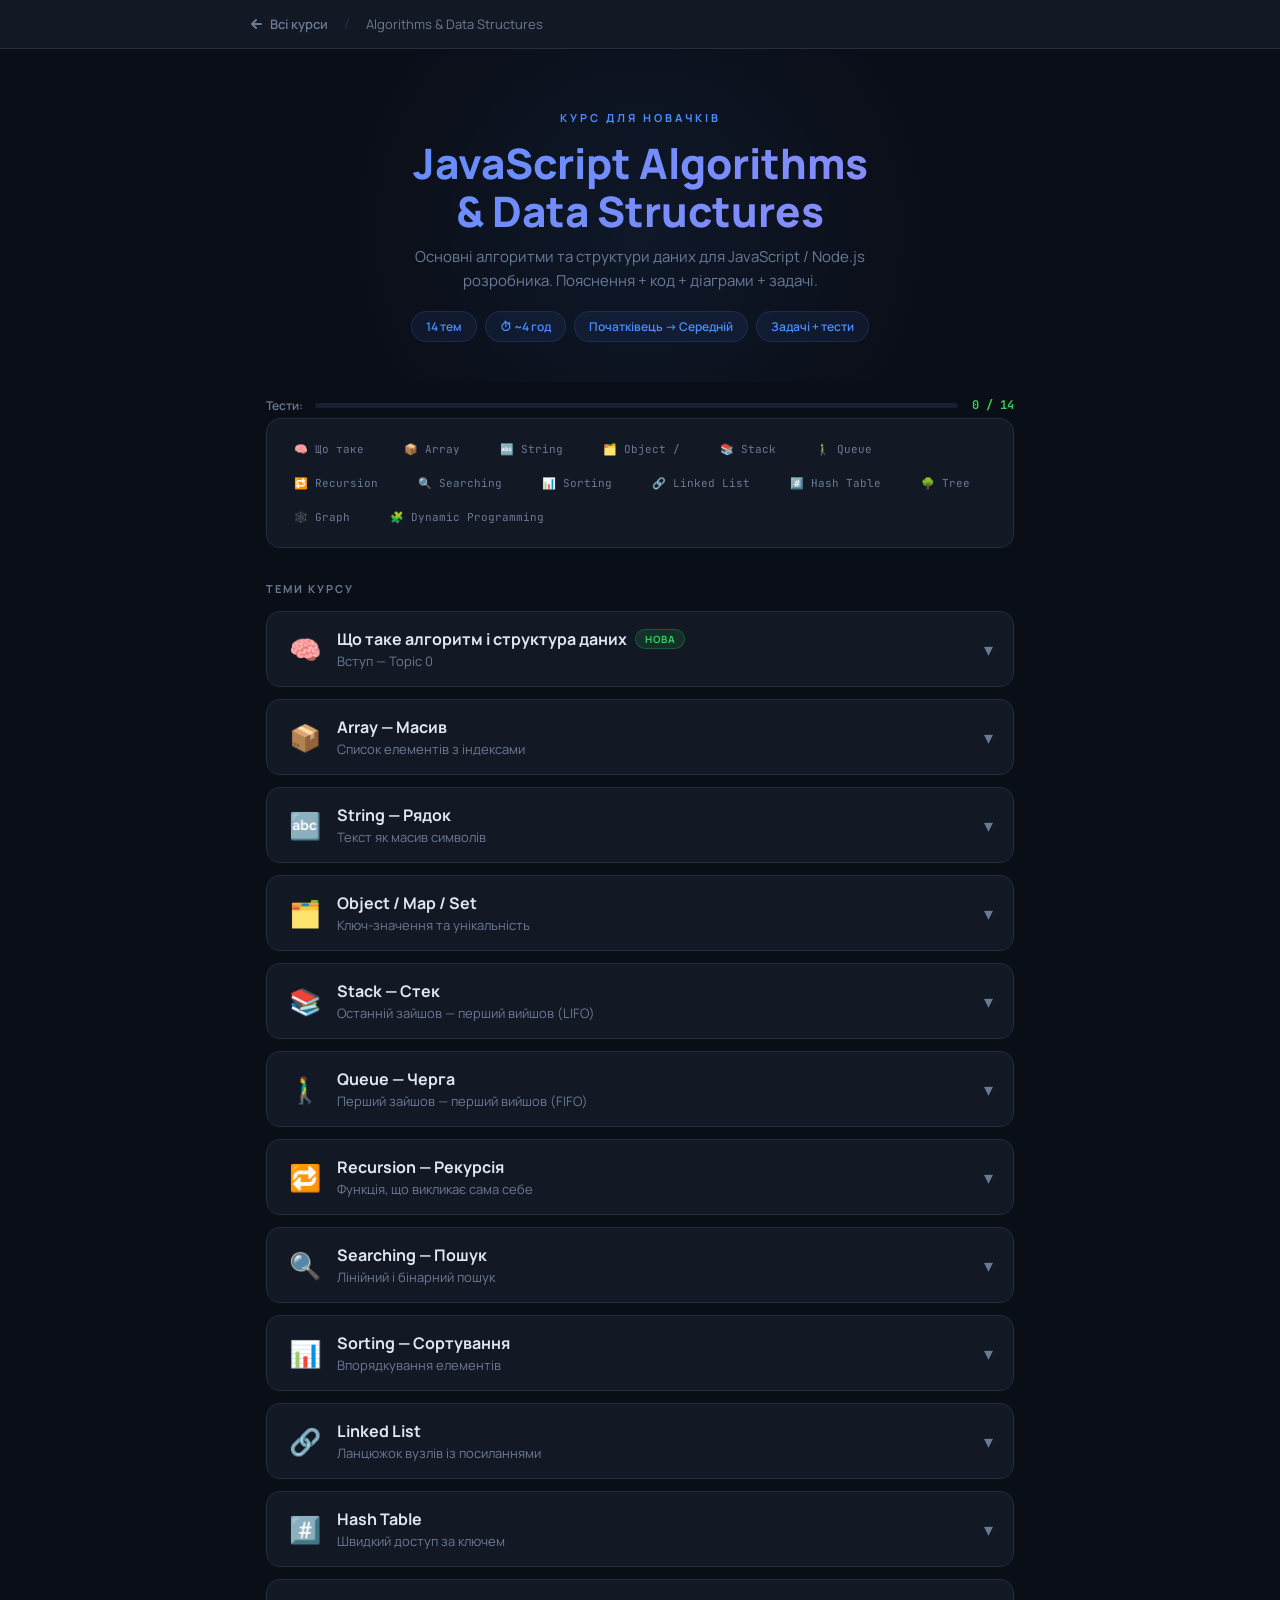
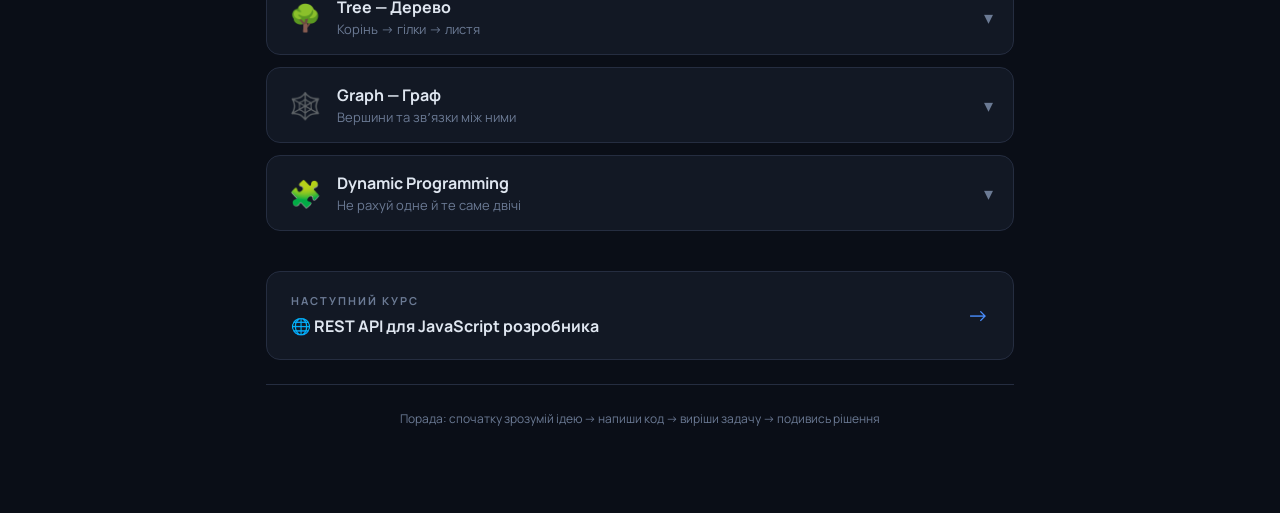
==== commit 23cba796: "wip" ====
--- a/algorithms.html
+++ b/algorithms.html
@@ -8,21 +8,9 @@
 <link rel="preconnect" href="https://fonts.googleapis.com">
 <link rel="preconnect" href="https://fonts.gstatic.com" crossorigin>
 <link href="https://fonts.googleapis.com/css2?family=JetBrains+Mono:wght@400;600;700&family=Manrope:wght@400;500;600;700;800&display=swap" rel="stylesheet">
+<link rel="stylesheet" href="shared.css">
 <style>
-*,*::before,*::after{box-sizing:border-box;margin:0;padding:0}
-:root{
-  --bg:#0a0e17;--surface:#121824;--surface2:#181f32;--border:#252d40;
-  --border-active:#4a8eff;--text:#dfe6f0;--text-muted:#6b7a94;
-  --accent:#4a8eff;--green:#34d058;--yellow:#e3a832;--red:#f0564a;
-  --purple:#a78bfa;--code-bg:#0c1018;
-  --font-body:'Manrope',system-ui,sans-serif;
-  --font-mono:'JetBrains Mono','Fira Code',monospace;
-}
-html{scroll-behavior:smooth}
-body{background:var(--bg);color:var(--text);font-family:var(--font-body);line-height:1.6;min-height:100vh}
-a{color:var(--accent);text-decoration:none}
-
-/* ===== HEADER ===== */
+:root{--primary:#4a8eff;--primary-rgb:74,142,255}
 .hero{text-align:center;padding:60px 20px 40px;position:relative;overflow:hidden}
 .hero::before{content:'';position:absolute;top:-120px;left:50%;transform:translateX(-50%);width:600px;height:600px;background:radial-gradient(circle,rgba(74,142,255,.08) 0%,transparent 70%);pointer-events:none}
 .hero-label{font-size:11px;font-weight:700;letter-spacing:3px;color:var(--accent);margin-bottom:12px;text-transform:uppercase}
@@ -31,67 +19,25 @@
 .hero-sub{color:var(--text-muted);font-size:15px;max-width:480px;margin:0 auto}
 .hero-tags{display:flex;justify-content:center;gap:8px;margin-top:18px;flex-wrap:wrap}
 .hero-tag{background:rgba(74,142,255,.08);border:1px solid rgba(74,142,255,.15);border-radius:99px;padding:5px 14px;font-size:12px;font-weight:600;color:var(--accent)}
-
-/* ===== CONTAINER ===== */
-.container{max-width:780px;margin:0 auto;padding:0 16px 60px}
-
-/* ===== NAV ===== */
-.nav{display:flex;gap:6px;flex-wrap:wrap;margin-bottom:32px;padding:16px;background:var(--surface);border-radius:14px;border:1px solid var(--border)}
-.nav-btn{background:transparent;border:1px solid transparent;border-radius:8px;padding:6px 10px;font-family:var(--font-mono);font-size:11px;color:var(--text-muted);cursor:pointer;transition:all .2s;white-space:nowrap}
-.nav-btn:hover{color:var(--text);background:var(--surface2);border-color:var(--border)}
-.nav-btn.active{color:var(--accent);background:rgba(74,142,255,.1);border-color:rgba(74,142,255,.25)}
-
-/* ===== SECTION LABEL ===== */
-.section-label{font-size:11px;font-weight:700;letter-spacing:2px;color:var(--text-muted);margin-bottom:14px;text-transform:uppercase}
-
-/* ===== TOPIC CARD ===== */
-.topic{background:var(--surface);border:1px solid var(--border);border-radius:14px;margin-bottom:12px;overflow:hidden;transition:border-color .25s}
-.topic.open{border-color:rgba(74,142,255,.35)}
-.topic-header{width:100%;display:flex;align-items:center;gap:14px;padding:16px 20px;background:none;border:none;cursor:pointer;text-align:left;color:var(--text);font-family:var(--font-body)}
-.topic-emoji{font-size:26px;flex-shrink:0;width:36px;text-align:center}
-.topic-info{flex:1;min-width:0}
-.topic-title{font-size:16px;font-weight:700;display:flex;align-items:center;gap:8px;flex-wrap:wrap}
-.topic-sub{font-size:13px;color:var(--text-muted);margin-top:2px}
-.topic-chevron{color:var(--text-muted);font-size:18px;transition:transform .25s;flex-shrink:0}
-.topic.open .topic-chevron{transform:rotate(180deg)}
-.badge-new{background:rgba(52,208,88,.12);color:var(--green);font-size:10px;font-weight:700;padding:2px 9px;border-radius:99px;border:1px solid rgba(52,208,88,.25);letter-spacing:.5px}
-.topic-body{padding:0 20px 22px;display:none}
-.topic.open .topic-body{display:block;animation:fadeIn .3s ease}
-@keyframes fadeIn{from{opacity:0;transform:translateY(-6px)}to{opacity:1;transform:translateY(0)}}
-
-/* ===== EXPLANATION BOX ===== */
-.explain-box{background:var(--bg);border-radius:10px;padding:16px 18px;margin-bottom:14px;border-left:3px solid var(--accent)}
-.explain-label{font-size:11px;font-weight:700;color:var(--accent);letter-spacing:1px;margin-bottom:6px;text-transform:uppercase}
-.explain-text{font-size:14px;line-height:1.7;color:var(--text)}
-
-/* ===== META ===== */
-.meta-real{font-size:13px;color:var(--text-muted);margin-bottom:14px}
-.meta-real b{color:var(--purple);font-weight:600}
 .bigo{display:inline-block;background:rgba(240,86,74,.08);border:1px solid rgba(240,86,74,.2);border-radius:8px;padding:5px 14px;font-size:12px;font-family:var(--font-mono);color:var(--red);font-weight:600;margin-bottom:14px}
-
-/* ===== DIAGRAMS ===== */
 .diagram{margin:16px 0 18px}
 .diagram-array{display:flex;gap:3px}
 .diagram-array .cell{width:54px;height:54px;background:linear-gradient(135deg,rgba(74,142,255,.12),rgba(74,142,255,.05));border:1px solid rgba(74,142,255,.3);border-radius:8px;display:flex;align-items:center;justify-content:center;font-weight:700;font-size:18px;color:var(--accent);font-family:var(--font-mono)}
 .diagram-array .idx{text-align:center;font-size:11px;color:var(--text-muted);font-family:var(--font-mono);margin-top:4px}
-
 .diagram-stack{display:flex;flex-direction:column;align-items:center;gap:3px}
 .diagram-stack .lbl{font-size:11px;color:var(--yellow);margin-bottom:4px;letter-spacing:1px;font-family:var(--font-mono)}
 .diagram-stack .cell{width:130px;height:38px;display:flex;align-items:center;justify-content:center;border-radius:7px;font-weight:600;font-size:15px;font-family:var(--font-mono);border:1px solid var(--border);background:var(--surface2);color:var(--text)}
 .diagram-stack .cell.top{background:rgba(52,208,88,.08);border-color:rgba(52,208,88,.3);color:var(--green)}
-
 .diagram-queue{display:flex;align-items:center;gap:5px}
 .diagram-queue .dir{font-size:11px;font-family:var(--font-mono);writing-mode:vertical-rl}
 .diagram-queue .dir.out{transform:rotate(180deg);color:var(--red)}
 .diagram-queue .dir.in{color:var(--green)}
 .diagram-queue .cell{padding:8px 14px;border-radius:7px;font-family:var(--font-mono);font-size:13px;font-weight:600;border:1px solid var(--border);background:var(--surface2);color:var(--text)}
 .diagram-queue .cell.first{background:rgba(240,86,74,.08);border-color:rgba(240,86,74,.25);color:var(--red)}
-
 .diagram-ll{display:flex;align-items:center;gap:0;flex-wrap:wrap}
 .diagram-ll .head-lbl{font-size:11px;color:var(--purple);margin-right:6px;font-family:var(--font-mono)}
 .diagram-ll .node{padding:8px 14px;background:rgba(167,139,250,.07);border:1px solid rgba(167,139,250,.25);border-radius:8px;font-family:var(--font-mono);font-size:14px;font-weight:600;color:var(--purple)}
 .diagram-ll .arrow{margin:0 5px;color:var(--text-muted);font-size:14px}
-
 .diagram-tree{font-family:var(--font-mono);font-size:13px;line-height:1.6;text-align:center}
 .diagram-tree .tn{display:inline-block;padding:3px 11px;border-radius:7px;font-weight:600}
 .diagram-tree .tn.root{background:rgba(52,208,88,.08);border:1px solid rgba(52,208,88,.25);color:var(--green)}
@@ -100,79 +46,7 @@
 .diagram-tree .branches{color:var(--text-muted);letter-spacing:2px}
 .tree-row{display:flex;justify-content:center;gap:40px}
 .tree-row-sm{display:flex;justify-content:center;gap:16px;margin-left:-30px}
-
-/* ===== CODE ===== */
-.code-label{font-size:11px;font-weight:700;color:var(--green);letter-spacing:1px;margin-bottom:6px;text-transform:uppercase}
-pre.code{background:var(--code-bg);border:1px solid var(--border);border-radius:10px;padding:16px 18px;overflow-x:auto;font-size:13px;line-height:1.7;color:#c9d1d9;font-family:var(--font-mono);margin:0 0 16px;tab-size:2;position:relative}
-pre.code .kw{color:#ff7b72}
-pre.code .fn{color:#d2a8ff}
-pre.code .str{color:#a5d6ff}
-pre.code .num{color:#79c0ff}
-pre.code .cmt{color:#484f58;font-style:italic}
-pre.code .op{color:#ff7b72}
-pre.code .cls{color:#ffa657}
-pre.code .bi{color:#79c0ff}
-.copy-btn{position:absolute;top:8px;right:8px;background:var(--surface2);border:1px solid var(--border);border-radius:6px;padding:4px 10px;font-size:11px;color:var(--text-muted);cursor:pointer;font-family:var(--font-mono);transition:all .2s;opacity:0}
-pre.code:hover .copy-btn{opacity:1}
-.copy-btn:hover{color:var(--text);border-color:var(--accent)}
-.copy-btn.copied{color:var(--green);border-color:var(--green)}
-
-/* ===== TASK ===== */
-.task{background:rgba(227,168,50,.06);border:1px solid rgba(227,168,50,.18);border-radius:12px;padding:18px;margin-top:16px}
-.task-head{display:flex;align-items:center;gap:8px;margin-bottom:10px}
-.task-head span:first-child{font-size:16px}
-.task-title{font-weight:700;color:var(--yellow);font-size:15px}
-.task-desc{font-size:14px;line-height:1.7;color:var(--text);margin-bottom:10px}
-.task-io{font-family:var(--font-mono);font-size:12.5px;color:var(--text-muted);margin:8px 0}
-.task-io .lbl{font-weight:600}
-.task-io .lbl.in{color:var(--green)}
-.task-io .lbl.out{color:var(--green)}
-.task-io .lbl.in2{color:var(--red)}
-.task-io .lbl.out2{color:var(--red)}
-.hint-box{background:rgba(74,142,255,.06);border:1px solid rgba(74,142,255,.12);border-radius:8px;padding:8px 14px;margin:12px 0;font-size:13px;color:var(--accent)}
-.hint-box b{font-weight:600}
-.solution-toggle{background:transparent;border:1px solid rgba(227,168,50,.3);border-radius:8px;padding:7px 18px;color:var(--yellow);cursor:pointer;font-size:13px;font-weight:600;font-family:var(--font-body);transition:all .2s}
-.solution-toggle:hover{background:rgba(227,168,50,.1)}
-.solution-toggle.open{background:rgba(227,168,50,.1)}
-.solution-code{display:none;margin-top:12px}
-.solution-code.open{display:block;animation:fadeIn .3s ease}
-
-/* ===== VALIDATION ===== */
-.validation{background:var(--surface);border:1px solid var(--border);border-radius:14px;margin-bottom:28px;overflow:hidden}
-.validation-header{width:100%;display:flex;align-items:center;gap:10px;padding:16px 20px;background:none;border:none;cursor:pointer;text-align:left;color:var(--text);font-family:var(--font-body)}
-.validation-body{padding:0 20px 20px}
-.val-section-title{font-size:13px;font-weight:700;margin-bottom:8px}
-.val-section-title.good{color:var(--green)}
-.val-section-title.fix{color:var(--yellow)}
-.val-item{font-size:13px;color:var(--text);padding:4px 0 4px 16px;position:relative}
-.val-item::before{content:'•';position:absolute;left:0;color:var(--green)}
-.val-issue{background:var(--bg);border-radius:8px;padding:12px;margin-bottom:8px;border-left:3px solid var(--yellow)}
-.val-issue .problem{font-size:12.5px;color:var(--red);margin-bottom:4px}
-.val-issue .fix{font-size:12.5px;color:var(--green)}
-.val-issue b{font-weight:600}
-
-/* ===== TOPBAR ===== */
-.topbar{background:var(--surface);border-bottom:1px solid var(--border);padding:0 20px}
-.topbar-inner{max-width:780px;margin:0 auto;height:48px;display:flex;align-items:center;gap:16px}
-.back-link{display:inline-flex;align-items:center;gap:6px;color:var(--text-muted);font-size:13px;font-weight:600;text-decoration:none;transition:color .2s}
-.back-link:hover{color:var(--accent)}
-.back-link svg{width:14px;height:14px;flex-shrink:0}
-.topbar-sep{color:var(--border);font-size:16px}
-.topbar-cur{font-size:13px;color:var(--text-muted);white-space:nowrap;overflow:hidden;text-overflow:ellipsis}
-
-/* ===== FOOTER ===== */
-.footer{text-align:center;padding:24px 0;font-size:12px;color:var(--text-muted);border-top:1px solid var(--border);margin-top:40px}
-
-/* ===== RESPONSIVE ===== */
-@media(max-width:600px){
-  .hero{padding:40px 16px 28px}
-  .topic-header{padding:14px 16px;gap:10px}
-  .topic-body{padding:0 16px 18px}
-  .diagram-array .cell{width:44px;height:44px;font-size:15px}
-  .nav{padding:12px;gap:4px}
-  .nav-btn{font-size:10px;padding:5px 8px}
-  .tree-row{gap:20px}
-}
+@media(max-width:600px){.diagram-array .cell{width:44px;height:44px;font-size:15px}.tree-row{gap:20px}}
 </style>
 </head>
 <body>
@@ -195,10 +69,16 @@
   <p class="hero-sub">Основні алгоритми та структури даних для JavaScript / Node.js розробника. Пояснення + код + діаграми + задачі.</p>
   <div class="hero-tags">
     <span class="hero-tag">14 тем</span>
-    <span class="hero-tag">Чистий JS</span>
-    <span class="hero-tag">Big O</span>
-    <span class="hero-tag">Задачі + рішення</span>
+    <span class="hero-tag">⏱ ~4 год</span>
+    <span class="hero-tag">Початківець → Середній</span>
+    <span class="hero-tag">Задачі + тести</span>
   </div>
+</div>
+
+<div class="progress-wrap">
+  <span class="progress-label">Тести:</span>
+  <div class="progress-track"><div class="progress-fill" id="progress-fill"></div></div>
+  <span class="progress-score" id="progress-score">0 / 14</span>
 </div>
 
 <div class="container">
@@ -210,12 +90,21 @@
 <div class="section-label">ТЕМИ КУРСУ</div>
 <div id="topics"></div>
 
+<a href="rest-api.html" class="next-course">
+  <div>
+    <div class="next-course-label">Наступний курс</div>
+    <div class="next-course-title">🌐 REST API для JavaScript розробника</div>
+  </div>
+  <span class="next-course-arrow">→</span>
+</a>
+
 <div class="footer">
   Порада: спочатку зрозумій ідею → напиши код → виріши задачу → подивись рішення
 </div>
 
 </div><!-- container -->
 
+<script src="shared.js"></script>
 <script>
 // ===================== DATA =====================
 const TOPICS = [
@@ -911,6 +800,24 @@
 
 console.log(climbStairs(4));  // 5
 console.log(climbStairs(10)); // 89`}}
+];
+
+// ===================== QUIZZES =====================
+const QUIZZES = [
+  {q:"Що таке алгоритм?",options:["Покрокова інструкція для розв'язання задачі","Структура для зберігання даних","Мова програмування","Тип даних у JavaScript"],correct:0},
+  {q:"Яка складність операції push() у масиві?",options:["O(1)","O(n)","O(log n)","O(n²)"],correct:0},
+  {q:"Що поверне 'hello'[1]?",options:["'e'","'h'","'l'","undefined"],correct:0},
+  {q:"Яка структура в JS гарантує унікальність елементів?",options:["Set","Map","Array","Object"],correct:0},
+  {q:"Який принцип роботи стеку?",options:["LIFO — останній зайшов, перший вийшов","FIFO — перший зайшов, перший вийшов","Випадковий доступ за ключем","Доступ за індексом"],correct:0},
+  {q:"Метод dequeue() видаляє елемент...",options:["З початку черги","З кінця черги","З середини черги","Випадковий елемент"],correct:0},
+  {q:"Що станеться, якщо рекурсивна функція не має базового випадку?",options:["Stack overflow — нескінченний цикл викликів","Функція поверне undefined","Функція викличеться рівно один раз","Виникне синтаксична помилка"],correct:0},
+  {q:"Яка умова необхідна для бінарного пошуку?",options:["Масив має бути відсортований","Масив має мати парну кількість елементів","Масив має містити тільки числа","Елементи мають бути унікальними"],correct:0},
+  {q:"Яка складність вбудованого Array.sort() у JavaScript?",options:["O(n log n)","O(n²)","O(n)","O(log n)"],correct:0},
+  {q:"Яка складність вставки вузла на початок Linked List?",options:["O(1)","O(n)","O(log n)","O(n²)"],correct:0},
+  {q:"Чому пошук у Hash Table є O(1) в середньому?",options:["Ключ перетворюється на індекс через хеш-функцію","Дані зберігаються у відсортованому порядку","Всередині використовується бінарний пошук","Кожен елемент знає позицію сусідів"],correct:0},
+  {q:"Скільки батьків може мати вузол у дереві?",options:["Рівно одного (або нуль для кореня)","Будь-яку кількість","Максимум два","Мінімум один"],correct:0},
+  {q:"Чим BFS відрізняється від DFS?",options:["BFS обходить рівень за рівнем, DFS — вглиб","BFS використовує стек, DFS — чергу","BFS завжди швидший за DFS","BFS працює тільки з деревами"],correct:0},
+  {q:"Яка головна техніка Dynamic Programming?",options:["Збереження вже порахованих результатів (memoization)","Розбиття задачі на незалежні частини","Рекурсія без базового випадку","Сортування даних перед обчисленням"],correct:0},
 ];
 
 // ===================== SYNTAX HIGHLIGHTING =====================
@@ -1005,30 +912,26 @@
 
 // ===================== RENDER =====================
 function renderNav() {
-  const nav = document.getElementById('nav');
-  nav.innerHTML = TOPICS.map(t =>
-    `<button class="nav-btn" onclick="scrollToTopic(${t.id})" id="nav-${t.id}">${t.emoji} ${t.title.split(' — ')[0].split(' ').slice(0,2).join(' ')}</button>`
+  document.getElementById('nav').innerHTML = TOPICS.map(t =>
+    `<button class="nav-btn" onclick="scrollToTopic(${t.id})" id="nav-${t.id}">${t.emoji} ${t.title.split(' — ')[0].split(' ').slice(0,2).join(' ')}<span class="nav-check">✓</span></button>`
   ).join('');
 }
 
 function renderTopics() {
-  const container = document.getElementById('topics');
-  container.innerHTML = TOPICS.map(t => {
+  document.getElementById('topics').innerHTML = TOPICS.map(t => {
     const taskHtml = renderTask(t.task);
+    const quizHtml = renderQuiz(QUIZZES[t.id], t.id);
     return `
     <div class="topic" id="topic-${t.id}">
-      <button class="topic-header" onclick="toggleTopic(${t.id})">
+      <button class="topic-header" aria-expanded="false" aria-controls="body-${t.id}" onclick="toggleTopic(${t.id})">
         <span class="topic-emoji">${t.emoji}</span>
         <div class="topic-info">
-          <div class="topic-title">
-            ${t.title}
-            ${t.isNew ? '<span class="badge-new">НОВА</span>' : ''}
-          </div>
+          <div class="topic-title">${t.title}${t.isNew ? '<span class="badge-new">НОВА</span>' : ''}</div>
           <div class="topic-sub">${t.subtitle}</div>
         </div>
         <span class="topic-chevron">▾</span>
       </button>
-      <div class="topic-body">
+      <div class="topic-body" id="body-${t.id}">
         <div class="explain-box">
           <div class="explain-label">Пояснення</div>
           <div class="explain-text">${t.explanation}</div>
@@ -1037,95 +940,23 @@
         ${t.bigO ? `<div class="bigo">⏱ ${t.bigO}</div>` : ''}
         ${t.diagram ? renderDiagram(t.diagram) : ''}
         <div class="code-label">Код</div>
-        <pre class="code"><button class="copy-btn" onclick="copyCode(this)">copy</button><code>${highlightJS(t.code)}</code></pre>
+        <pre class="code"><button class="copy-btn" onclick="copyCode(this)">copy</button><button class="run-btn-pre" onclick="handleRunCode(this)">▶ run</button><code>${highlightJS(t.code)}</code></pre>
+        <div class="code-output"></div>
         ${taskHtml}
+        ${quizHtml}
       </div>
     </div>`;
   }).join('');
 }
 
-function renderTask(task) {
-  let ioHtml = `
-    <div class="task-io">
-      <div><span class="lbl in">Вхід: </span>${escHtml(task.input)}</div>
-      <div><span class="lbl out">Вихід: </span>${escHtml(task.output)}</div>
-    </div>`;
-  if (task.input2) {
-    ioHtml += `<div class="task-io">
-      <div><span class="lbl in2">Вхід 2: </span>${escHtml(task.input2)}</div>
-      <div><span class="lbl out2">Вихід 2: </span>${escHtml(task.output2)}</div>
-    </div>`;
-  }
-  return `
-    <div class="task">
-      <div class="task-head"><span>✏️</span><span class="task-title">${task.title}</span></div>
-      <div class="task-desc">${task.desc}</div>
-      ${ioHtml}
-      <div class="hint-box"><b>Підказка:</b> ${task.hint}</div>
-      <button class="solution-toggle" onclick="toggleSolution(this)">Показати рішення ▼</button>
-      <div class="solution-code">
-        <pre class="code"><button class="copy-btn" onclick="copyCode(this)">copy</button><code>${highlightJS(task.solution)}</code></pre>
-      </div>
-    </div>`;
-}
-
-function escHtml(s) {
-  return s.replace(/&/g,'&amp;').replace(/</g,'&lt;').replace(/>/g,'&gt;');
-}
-
-// ===================== INTERACTIONS =====================
-let openTopicId = null;
-
-function toggleTopic(id) {
-  const prev = openTopicId;
-  if (prev !== null) {
-    document.getElementById(`topic-${prev}`).classList.remove('open');
-    document.getElementById(`nav-${prev}`)?.classList.remove('active');
-  }
-  if (prev === id) {
-    openTopicId = null;
-    return;
-  }
-  openTopicId = id;
-  const el = document.getElementById(`topic-${id}`);
-  el.classList.add('open');
-  document.getElementById(`nav-${id}`)?.classList.add('active');
-  setTimeout(() => el.scrollIntoView({ behavior: 'smooth', block: 'start' }), 50);
-}
-
-function scrollToTopic(id) {
-  toggleTopic(id);
-}
-
-function toggleSolution(btn) {
-  const code = btn.nextElementSibling;
-  const isOpen = code.classList.toggle('open');
-  btn.classList.toggle('open', isOpen);
-  btn.textContent = isOpen ? 'Сховати рішення ▲' : 'Показати рішення ▼';
-}
-
-function toggleValidation() {
-  const body = document.getElementById('val-body');
-  const chevron = document.getElementById('val-chevron');
-  const isHidden = body.style.display === 'none';
-  body.style.display = isHidden ? 'block' : 'none';
-  chevron.style.transform = isHidden ? 'rotate(180deg)' : 'rotate(0)';
-}
-
-function copyCode(btn) {
-  const code = btn.parentElement.querySelector('code');
-  const text = code.textContent;
-  navigator.clipboard.writeText(text).then(() => {
-    btn.textContent = '✓';
-    btn.classList.add('copied');
-    setTimeout(() => { btn.textContent = 'copy'; btn.classList.remove('copied'); }, 1500);
-  });
-}
-
 // ===================== INIT =====================
+Storage.key = 'jsc-algo';
+totalTopics = 14;
+
 document.addEventListener('DOMContentLoaded', () => {
   renderNav();
   renderTopics();
+  updateProgress();
 });
 </script>
 </body>
--- a/shared.css
+++ b/shared.css
@@ -0,0 +1,162 @@
+/* shared.css — загальні стилі для всіх курсів */
+*,*::before,*::after{box-sizing:border-box;margin:0;padding:0}
+:root{
+  --bg:#0a0e17;--surface:#121824;--surface2:#181f32;--border:#252d40;
+  --text:#dfe6f0;--text-muted:#6b7a94;
+  --accent:#4a8eff;--green:#34d058;--yellow:#e3a832;--red:#f0564a;
+  --purple:#a78bfa;--orange:#f0883e;--code-bg:#0c1018;
+  --font-body:'Manrope',system-ui,sans-serif;
+  --font-mono:'JetBrains Mono','Fira Code',monospace;
+  /* Встановлюється кожною сторінкою */
+  --primary:#4a8eff;
+  --primary-rgb:74,142,255;
+}
+html{scroll-behavior:smooth}
+body{background:var(--bg);color:var(--text);font-family:var(--font-body);line-height:1.6;min-height:100vh}
+a{color:var(--accent);text-decoration:none}
+
+/* FOCUS */
+:focus-visible{outline:2px solid rgba(var(--primary-rgb),.6);outline-offset:3px;border-radius:4px}
+
+/* TOPBAR */
+.topbar{background:var(--surface);border-bottom:1px solid var(--border);padding:0 20px}
+.topbar-inner{max-width:780px;margin:0 auto;height:48px;display:flex;align-items:center;gap:16px}
+.back-link{display:inline-flex;align-items:center;gap:6px;color:var(--text-muted);font-size:13px;font-weight:600;text-decoration:none;transition:color .2s}
+.back-link:hover{color:var(--primary)}
+.back-link svg{width:14px;height:14px;flex-shrink:0}
+.topbar-sep{color:var(--border);font-size:16px}
+.topbar-cur{font-size:13px;color:var(--text-muted);white-space:nowrap;overflow:hidden;text-overflow:ellipsis}
+
+/* PROGRESS */
+.progress-wrap{max-width:780px;margin:0 auto;padding:14px 16px 2px;display:flex;align-items:center;gap:12px}
+.progress-label{font-size:12px;color:var(--text-muted);font-weight:600;white-space:nowrap}
+.progress-track{flex:1;height:5px;background:var(--surface2);border-radius:99px;overflow:hidden}
+.progress-fill{height:100%;width:0%;background:var(--green);border-radius:99px;transition:width .5s ease}
+.progress-score{font-size:12px;font-family:var(--font-mono);color:var(--green);font-weight:700;white-space:nowrap;min-width:44px;text-align:right}
+
+/* CONTAINER */
+.container{max-width:780px;margin:0 auto;padding:0 16px 60px}
+
+/* NAV */
+.nav{display:flex;gap:6px;flex-wrap:wrap;margin-bottom:32px;padding:16px;background:var(--surface);border-radius:14px;border:1px solid var(--border)}
+.nav-btn{background:transparent;border:1px solid transparent;border-radius:8px;padding:6px 10px;font-family:var(--font-mono);font-size:11px;color:var(--text-muted);cursor:pointer;transition:all .2s;white-space:nowrap;display:inline-flex;align-items:center;gap:4px}
+.nav-btn:hover{color:var(--text);background:var(--surface2);border-color:var(--border)}
+.nav-btn.active{color:var(--primary);background:rgba(var(--primary-rgb),.1);border-color:rgba(var(--primary-rgb),.25)}
+.nav-check{font-size:9px;color:var(--green);opacity:0;transition:opacity .2s}
+.nav-btn.done .nav-check{opacity:1}
+
+/* SECTION LABEL */
+.section-label{font-size:11px;font-weight:700;letter-spacing:2px;color:var(--text-muted);margin-bottom:14px;text-transform:uppercase}
+
+/* TOPIC ACCORDION */
+.topic{background:var(--surface);border:1px solid var(--border);border-radius:14px;margin-bottom:12px;overflow:hidden;transition:border-color .25s}
+.topic.open{border-color:rgba(var(--primary-rgb),.35)}
+.topic-header{width:100%;display:flex;align-items:center;gap:14px;padding:16px 20px;background:none;border:none;cursor:pointer;text-align:left;color:var(--text);font-family:var(--font-body)}
+.topic-emoji{font-size:26px;flex-shrink:0;width:36px;text-align:center}
+.topic-info{flex:1;min-width:0}
+.topic-title{font-size:16px;font-weight:700;display:flex;align-items:center;gap:8px;flex-wrap:wrap}
+.topic-sub{font-size:13px;color:var(--text-muted);margin-top:2px}
+.topic-chevron{color:var(--text-muted);font-size:18px;transition:transform .25s;flex-shrink:0}
+.topic.open .topic-chevron{transform:rotate(180deg)}
+.badge-new{background:rgba(52,208,88,.12);color:var(--green);font-size:10px;font-weight:700;padding:2px 9px;border-radius:99px;border:1px solid rgba(52,208,88,.25);letter-spacing:.5px}
+.topic-body{padding:0 20px 22px;display:none}
+.topic.open .topic-body{display:block;animation:fadeIn .3s ease}
+@keyframes fadeIn{from{opacity:0;transform:translateY(-6px)}to{opacity:1;transform:translateY(0)}}
+
+/* EXPLAIN BOX */
+.explain-box{background:var(--bg);border-radius:10px;padding:16px 18px;margin-bottom:14px;border-left:3px solid var(--primary)}
+.explain-label{font-size:11px;font-weight:700;color:var(--primary);letter-spacing:1px;margin-bottom:6px;text-transform:uppercase}
+.explain-text{font-size:14px;line-height:1.7;color:var(--text)}
+
+/* META */
+.meta-real{font-size:13px;color:var(--text-muted);margin-bottom:14px}
+.meta-real b{color:var(--purple);font-weight:600}
+
+/* CODE */
+.code-label{font-size:11px;font-weight:700;color:var(--green);letter-spacing:1px;margin-bottom:6px;text-transform:uppercase}
+pre.code{background:var(--code-bg);border:1px solid var(--border);border-radius:10px;padding:16px 18px;overflow-x:auto;font-size:13px;line-height:1.7;color:#c9d1d9;font-family:var(--font-mono);margin:0 0 4px;tab-size:2;position:relative}
+pre.code .kw{color:#ff7b72}
+pre.code .fn{color:#d2a8ff}
+pre.code .str{color:#a5d6ff}
+pre.code .num{color:#79c0ff}
+pre.code .cmt{color:#484f58;font-style:italic}
+pre.code .cls{color:#ffa657}
+pre.code .bi{color:#79c0ff}
+.copy-btn{position:absolute;top:8px;right:8px;background:var(--surface2);border:1px solid var(--border);border-radius:6px;padding:4px 10px;font-size:11px;color:var(--text-muted);cursor:pointer;font-family:var(--font-mono);transition:all .2s;opacity:0}
+.run-btn-pre{position:absolute;top:8px;right:56px;background:var(--surface2);border:1px solid rgba(52,208,88,.25);border-radius:6px;padding:4px 8px;font-size:11px;color:var(--green);cursor:pointer;font-family:var(--font-mono);transition:all .2s;opacity:0}
+pre.code:hover .copy-btn,pre.code:hover .run-btn-pre{opacity:1}
+.copy-btn:hover{color:var(--text);border-color:var(--primary)}
+.copy-btn.copied{color:var(--green);border-color:var(--green)}
+.run-btn-pre:hover{background:rgba(52,208,88,.1);border-color:var(--green)}
+
+/* CODE OUTPUT */
+.code-output{display:none;background:rgba(52,208,88,.03);border:1px solid rgba(52,208,88,.15);border-radius:8px;padding:10px 14px;margin-bottom:16px;font-size:12px;font-family:var(--font-mono);line-height:1.7;max-height:140px;overflow-y:auto}
+.code-output.show{display:block}
+.out-line.log{color:var(--text)}
+.out-line.err{color:var(--red)}
+
+/* TASK */
+.task{background:rgba(227,168,50,.06);border:1px solid rgba(227,168,50,.18);border-radius:12px;padding:18px;margin-top:16px}
+.task-head{display:flex;align-items:center;gap:8px;margin-bottom:10px}
+.task-head span:first-child{font-size:16px}
+.task-title{font-weight:700;color:var(--yellow);font-size:15px}
+.task-desc{font-size:14px;line-height:1.7;color:var(--text);margin-bottom:10px}
+.task-io{font-family:var(--font-mono);font-size:12.5px;color:var(--text-muted);margin:8px 0}
+.task-io .lbl{font-weight:600}
+.task-io .lbl.in,.task-io .lbl.out{color:var(--green)}
+.task-io .lbl.in2,.task-io .lbl.out2{color:var(--red)}
+.hint-box{background:rgba(74,142,255,.06);border:1px solid rgba(74,142,255,.12);border-radius:8px;padding:8px 14px;margin:12px 0;font-size:13px;color:var(--accent)}
+.hint-box b{font-weight:600}
+.solution-toggle{background:transparent;border:1px solid rgba(227,168,50,.3);border-radius:8px;padding:7px 18px;color:var(--yellow);cursor:pointer;font-size:13px;font-weight:600;font-family:var(--font-body);transition:all .2s}
+.solution-toggle:hover,.solution-toggle.open{background:rgba(227,168,50,.1)}
+.solution-code{display:none;margin-top:12px}
+.solution-code.open{display:block;animation:fadeIn .3s ease}
+
+/* PLAYGROUND */
+.playground{margin-top:12px;background:var(--bg);border:1px solid rgba(227,168,50,.2);border-radius:10px;overflow:hidden}
+.playground-head{display:flex;align-items:center;justify-content:space-between;padding:8px 14px;background:var(--surface2);border-bottom:1px solid var(--border)}
+.playground-label{font-size:11px;font-weight:700;color:var(--text-muted);text-transform:uppercase;letter-spacing:1px}
+.run-btn{background:rgba(52,208,88,.12);border:1px solid rgba(52,208,88,.3);border-radius:6px;padding:5px 14px;font-size:12px;font-weight:700;color:var(--green);cursor:pointer;font-family:var(--font-body);transition:all .2s}
+.run-btn:hover{background:rgba(52,208,88,.22)}
+.playground textarea{width:100%;min-height:90px;background:var(--code-bg);border:none;resize:vertical;padding:12px 16px;font-size:13px;font-family:var(--font-mono);color:#c9d1d9;line-height:1.7;outline:none;tab-size:2;display:block}
+.playground-output{display:none;padding:10px 14px;font-size:12px;font-family:var(--font-mono);line-height:1.7;border-top:1px solid var(--border);max-height:130px;overflow-y:auto}
+.playground-output.show{display:block}
+
+/* QUIZ */
+.quiz{background:rgba(var(--primary-rgb),.04);border:1px solid rgba(var(--primary-rgb),.15);border-radius:12px;padding:18px;margin-top:12px}
+.quiz-label{font-size:11px;font-weight:700;letter-spacing:1px;color:var(--primary);text-transform:uppercase;margin-bottom:10px}
+.quiz-q{font-size:14px;font-weight:600;color:var(--text);margin-bottom:12px;line-height:1.5}
+.quiz-opts{display:flex;flex-direction:column;gap:7px}
+.quiz-opt{background:var(--bg);border:1px solid var(--border);border-radius:8px;padding:10px 14px;font-size:13px;color:var(--text);cursor:pointer;text-align:left;font-family:var(--font-body);transition:all .2s;display:flex;align-items:center;gap:10px;width:100%}
+.quiz-opt:hover:not(:disabled){border-color:var(--primary);color:var(--primary);background:rgba(var(--primary-rgb),.06)}
+.quiz-opt:disabled{cursor:default}
+.quiz-opt.correct{background:rgba(52,208,88,.08);border-color:rgba(52,208,88,.4);color:var(--green)}
+.quiz-opt.wrong{background:rgba(240,86,74,.08);border-color:rgba(240,86,74,.4);color:var(--red)}
+.opt-letter{font-family:var(--font-mono);font-weight:700;font-size:11px;min-width:20px;height:20px;border-radius:4px;background:var(--surface2);display:inline-flex;align-items:center;justify-content:center;flex-shrink:0}
+.quiz-result{margin-top:10px;font-size:13px;padding:8px 12px;border-radius:8px;display:none}
+.quiz-result.show{display:block}
+.quiz-result.ok{background:rgba(52,208,88,.08);color:var(--green);border:1px solid rgba(52,208,88,.2)}
+.quiz-result.fail{background:rgba(240,86,74,.08);color:var(--red);border:1px solid rgba(240,86,74,.2)}
+
+/* NEXT COURSE */
+.next-course{display:flex;align-items:center;justify-content:space-between;gap:12px;padding:20px 24px;background:var(--surface);border:1px solid var(--border);border-radius:14px;text-decoration:none;color:inherit;transition:border-color .2s,transform .2s;margin-top:40px}
+.next-course:hover{border-color:rgba(var(--primary-rgb),.4);transform:translateY(-2px)}
+.next-course-label{font-size:11px;font-weight:700;letter-spacing:2px;color:var(--text-muted);text-transform:uppercase;margin-bottom:4px}
+.next-course-title{font-size:16px;font-weight:700;color:var(--text)}
+.next-course-arrow{font-size:22px;color:var(--primary);flex-shrink:0}
+
+/* FOOTER */
+.footer{text-align:center;padding:24px 0;font-size:12px;color:var(--text-muted);border-top:1px solid var(--border);margin-top:24px}
+.footer a{color:var(--primary)}
+
+/* RESPONSIVE */
+@media(max-width:600px){
+  .hero{padding:40px 16px 28px}
+  .topic-header{padding:14px 16px;gap:10px}
+  .topic-body{padding:0 16px 18px}
+  .nav{padding:12px;gap:4px}
+  .nav-btn{font-size:10px;padding:5px 8px}
+  .next-course{flex-direction:column;align-items:flex-start}
+  .next-course-arrow{align-self:flex-end}
+  .progress-wrap{padding:10px 16px 0}
+}
